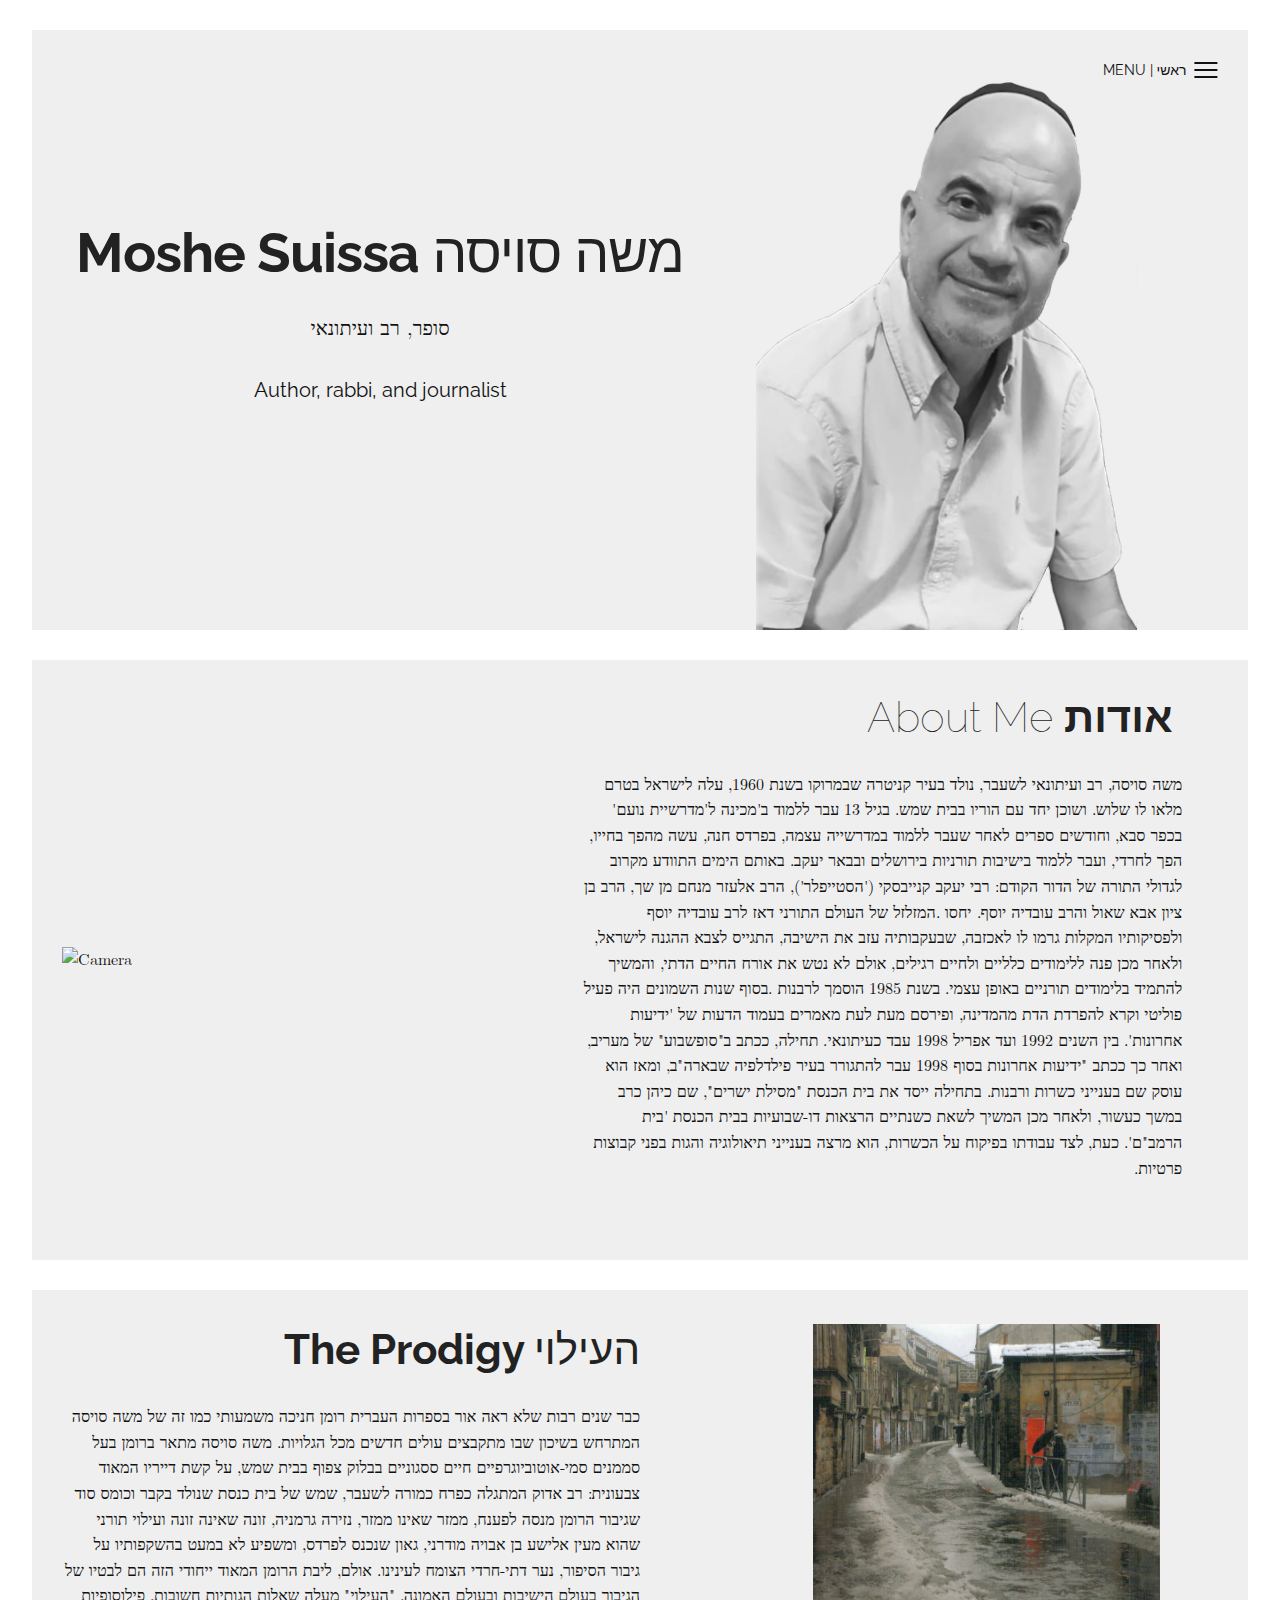
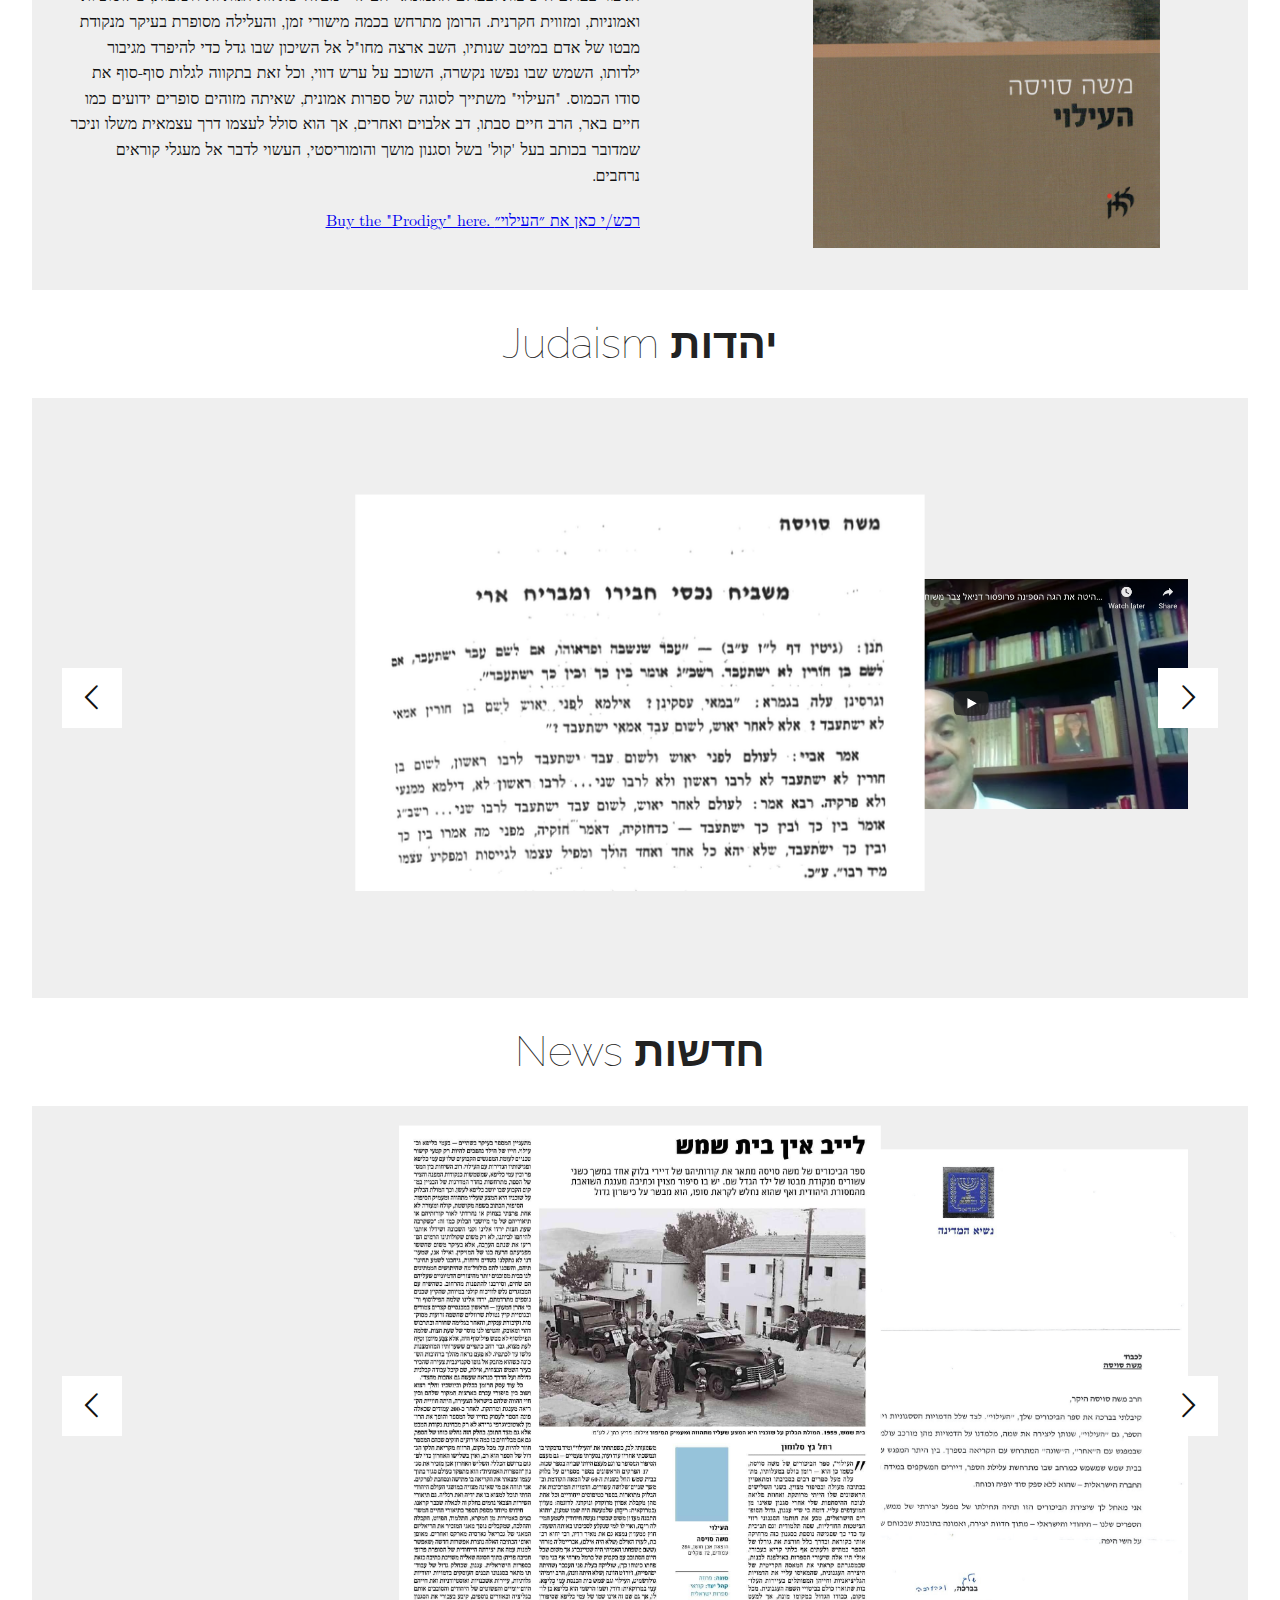
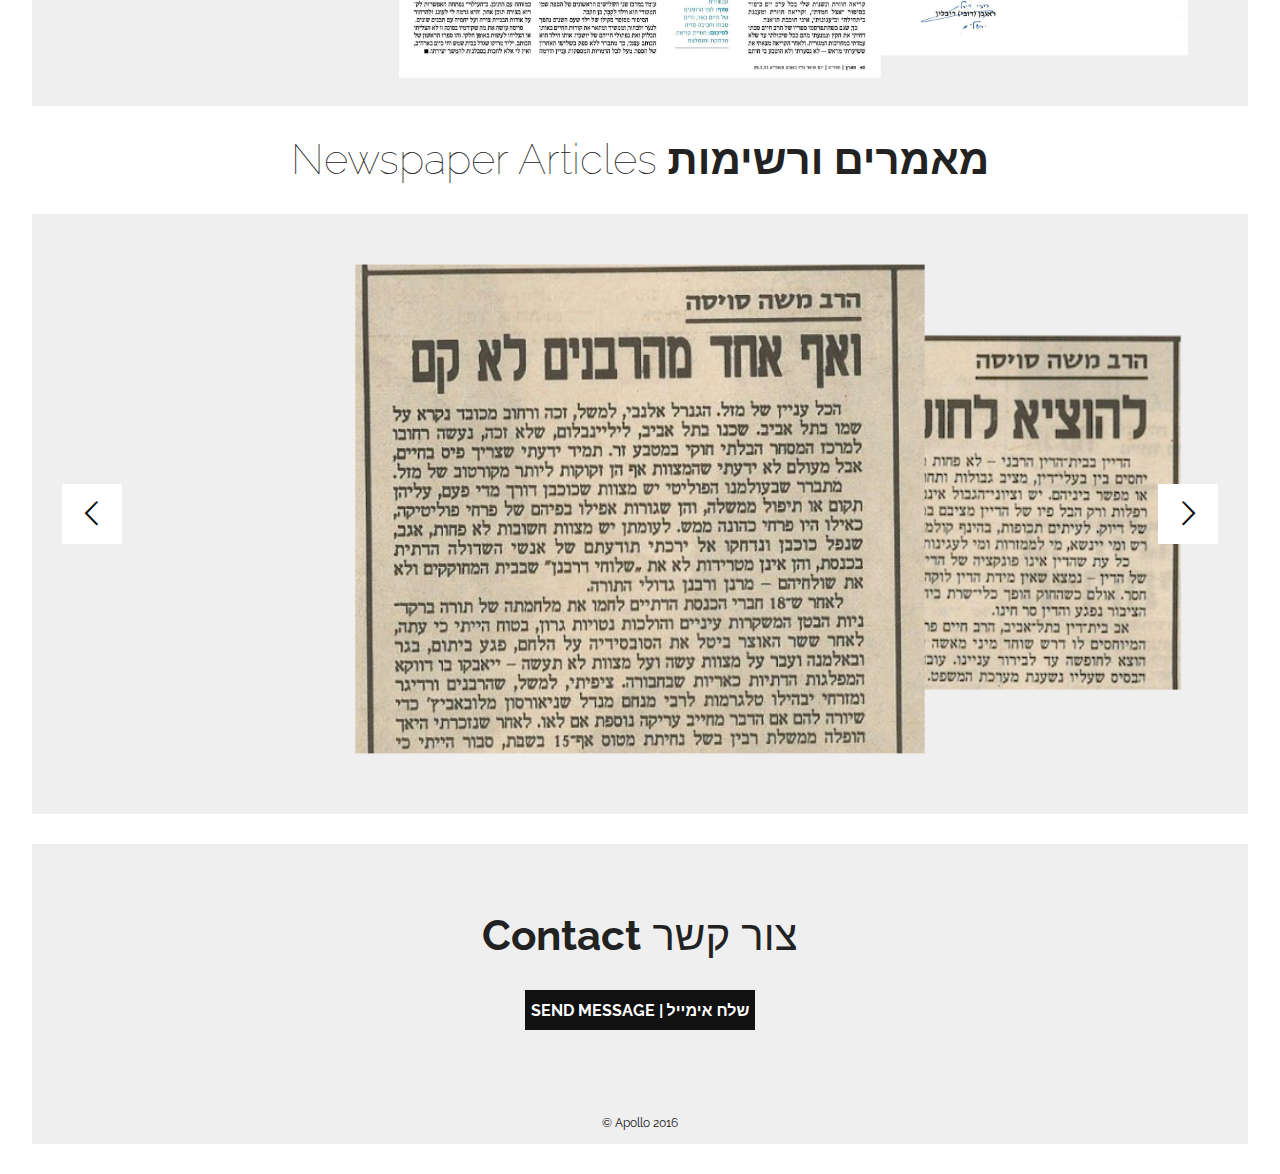
==== index.html @ 6e7594f7 "updated news" ====
<!DOCTYPE html>
<html lang="en">
  <head>
    <title>Moshe Suissa | משה סויסה</title>
    <meta charset="utf-8">
    <meta name="viewport" content="width=device-width, initial-scale=1">
    <meta http-equiv="X-UA-Compatible" content="IE=edge">
    <meta name="author" content="buckymaler.com">
    <meta name="google-site-verification" content="esj-ANTFIIidxq0MxOqmLFsVQ7maAIxz48aidjPy5_8" />
    <meta name="keywords" content="moshe suissa, the prodigy, העילוי, משה סויסה, מַעֲרִיב, יְדִיעוֹת אַחֲרוֹנוֹת"/>
    <link rel="stylesheet" href="assets/css/main.css">
  </head>
  <body>
    <section id="hero"><svg version="1.1" id="Layer_1" xmlns="http://www.w3.org/2000/svg" xmlns:xlink="http://www.w3.org/1999/xlink" x="0px" y="0px" viewBox="0 0 100 163.5" style="enable-background:new 0 0 100 163.5;" xml:space="preserve">
<g transform="translate(0.000000,749.000000) scale(0.100000,-0.100000)">
</g>
</svg>
      <header>
        <div class="nav-toggle">
          <p>Menu | ראשי</p><span></span>
        </div>
        <ul class="nav">
          <li><a href="#about">About<p>אודות</p></a></li>
          <li><a href="#featured">"The Prodigy"<p>העילוי</p></a></li>
          <li><a href="#judaism">"Judaism"<p>יהדות</p></a></li>
          <li><a href="#news">News<p>חדשות</p></a></li>
          <li><a href="#articles">Articles<p>מאמרים</p></a></li>
          <li><a href="#contact">Contact<p>צור קשר</p></a></li>
        </ul>
      </header>
      <div class="wrapper">
        <div class="welcome">
          <h1 style="text-align:center"><strong>Moshe Suissa</strong> משה סויסה</h1>
          <p style="text-align:center;font-size: 20px;">סופר, רב ועיתונאי</p>
          <p id="english" style="text-align:center">Author, rabbi, and journalist</p>
        </div>
        <div class="photographer"><img src="assets/img/moshe.png" alt="Photographer"></div>
      </div>
    </section>
    <section id="about"><svg version="1.1" id="Layer_1" xmlns="http://www.w3.org/2000/svg" xmlns:xlink="http://www.w3.org/1999/xlink" x="0px" y="0px" viewBox="0 0 100 203.6" style="enable-background:new 0 0 100 203.6;" xml:space="preserve">
<g transform="translate(0.000000,749.000000) scale(0.100000,-0.100000)">
</g>
</svg>
      <div class="wrapper">
        <div class="camera"><img src="assets/img/young-moshe.png" alt="Camera"></div>
        <div class="blurb">
          <h2 align=right>About Me <strong>אודות</strong></h2>
          <p dir="rtl">משה סויסה, רב ועיתונאי לשעבר, נולד בעיר קניטרה שבמרוקו בשנת 1960, עלה לישראל בטרם מלאו לו שלוש. ושוכן יחד עם הוריו בבית שמש. בגיל 13 עבר ללמוד ב'מכינה ל'מדרשיית נועם' בכפר סבא, וחודשים ספרים לאחר שעבר ללמוד במדרשייה עצמה, בפרדס חנה, עשה מהפך בחייו, הפך לחרדי, ועבר ללמוד בישיבות תורניות בירושלים ובבאר יעקב. באותם הימים התוודע מקרוב לגדולי התורה של הדור הקודם: רבי יעקב קנייבסקי ('הסטייפלר'), הרב אלעזר מנחם מן שך, הרב בן ציון אבא שאול והרב עובדיה יוסף. יחסו .המזלזל של העולם התורני דאז לרב עובדיה יוסף ולפסיקותיו המקלות גרמו לו לאכזבה, שבעקבותיה עזב את הישיבה, התגייס לצבא ההגנה לישראל, ולאחר מכן פנה ללימודים כלליים ולחיים רגילים, אולם לא נטש את אורח החיים הדתי, והמשיך להתמיד בלימודים  תורניים באופן עצמי. בשנת 1985 הוסמך לרבנות
.בסוף שנות השמונים היה פעיל פוליטי וקרא להפרדת הדת מהמדינה, ופירסם מעת לעת מאמרים בעמוד הדעות של 'ידיעות אחרונות'. בין השנים 1992 ועד אפריל 1998 עבד כעיתונאי. תחילה, ככתב ב"סופשבוע" של מעריב, ואחר כך ככתב "ידיעות אחרונות
בסוף 1998 עבר להתגורר בעיר פילדלפיה שבארה"ב, ומאז הוא עוסק שם בענייני כשרות ורבנות. בתחילה ייסד את בית הכנסת "מסילת ישרים", שם כיהן כרב במשך כעשור, ולאחר מכן המשיך לשאת כשנתיים הרצאות דו-שבועיות בבית הכנסת 'בית הרמב"ם'. כעת, לצד עבודתו בפיקוח על הכשרות, הוא מרצה בענייני תיאולוגיה והגות בפני קבוצות פרטיות.
</p>
      </div>
    </section>
    <section id="featured"><svg version="1.1" id="Layer_1" xmlns="http://www.w3.org/2000/svg" xmlns:xlink="http://www.w3.org/1999/xlink" x="0px" y="0px" viewBox="0 0 100 248.8" style="enable-background:new 0 0 100 248.8;" xml:space="preserve">
<g transform="translate(0.000000,749.000000) scale(0.100000,-0.100000)">
</g>
</svg>
      <div class="wrapper">
        <div class="blurb">
          <h2 align=right><strong style="text-align:left">The Prodigy </strong>העילוי</h2>
          <p dir="rtl"> כבר שנים רבות שלא ראה אור בספרות העברית רומן חניכה משמעותי כמו זה של משה סויסה המתרחש בשיכון שבו מתקבצים עולים חדשים מכל הגלויות. משה סויסה מתאר ברומן בעל סממנים סמי-אוטוביוגרפיים חיים ססגוניים בבלוק צפוף בבית שמש, על קשת דייריו המאוד צבעונית: רב אדוק המתגלה כפרח כמורה לשעבר, שמש של בית כנסת שנולד בקבר וכומס סוד שגיבור הרומן מנסה לפענח, ממזר שאינו ממזר, נזירה גרמניה, זונה שאינה זונה ועילוי תורני שהוא מעין אלישע בן אבויה מודרני, גאון שנכנס לפרדס, ומשפיע לא במעט בהשקפותיו על גיבור הסיפור, נער דתי-חרדי הצומח לעינינו.
אולם, ליבת הרומן המאוד ייחודי הזה הם לבטיו של הגיבור בעולם הישיבות ובעולם האמונה. "העילוי" מעלה שאלות הגותיות חשובות, פילוסופיות ואמוניות, ומזווית חקרנית. הרומן מתרחש בכמה מישורי זמן, והעלילה מסופרת בעיקר מנקודת מבטו של אדם במיטב שנותיו, השב ארצה מחו"ל אל השיכון שבו גדל כדי להיפרד מגיבור ילדותו, השמש שבו נפשו נקשרה, השוכב על ערש דווי, וכל זאת בתקווה לגלות סוף-סוף את סודו הכמוס.
"העילוי" משתייך לסוגה של ספרות אמונית, שאיתה מזוהים סופרים ידועים כמו חיים באר, הרב חיים סבתו, דב אלבוים ואחרים, אך הוא סולל לעצמו דרך עצמאית משלו וניכר שמדובר בכותב בעל 'קול' בשל וסגנון מושך והומוריסטי, העשוי לדבר אל מעגלי קוראים נרחבים.
          </p>
          <p align=right>
            <a target="_blank" href="http://www.evenhoshen.co.il/?CategoryID=499">Buy the "Prodigy" here. רכש/י כאן את ״העילוי״</a>
          </p>
        </div>
        <div class="featured"><img src="assets/img/book.jpeg" alt="Featured"></div>
      </div>
    </section>

    <h2 id='judaism' align=right>Judaism <strong>יהדות</strong></h2>
      <section id="three-slide"><svg version="1.1" id="Layer_1" xmlns="http://www.w3.org/2000/svg" xmlns:xlink="http://www.w3.org/1999/xlink" x="0px" y="0px" viewBox="0 0 100 248.8" style="enable-background:new 0 0 100 248.8;" xml:space="preserve">
    <g transform="translate(0.000000,749.000000) scale(0.100000,-0.100000)">
    </g>
    </svg>
      <div class="wrapper">
        <ul class="slider3">
          <li class="back3"></li>
          <li class="current3"><a href="assets/img/article.pdf" target="_blank"><img src="assets/img/lecture_thumbs/article.png"></a></li>
          <li class="front3"><a href="https://www.youtube.com/watch?v=jRq-aLY997U&feature=youtu.be" target="_blank"><img src="assets/img/lecture_thumbs/lecture1.png"></a></li>
          <li><a href="https://www.youtube.com/watch?v=F942Zv88scg" target="_blank"><img src="assets/img/lecture_thumbs/lecture2.png"></a></li>
          <li><a href="https://www.youtube.com/watch?v=NmQSe7-gH8w" target="_blank"><img src="assets/img/lecture_thumbs/lecture3.png"></a></li>
          <li><a href="https://www.youtube.com/watch?v=rMbnb2EZKlo" target="_blank"><img src="assets/img/lecture_thumbs/lecture4.png"></a></li>
          <li><a href="https://www.youtube.com/watch?v=UJWqf7H9erc" target="_blank"><img src="assets/img/lecture_thumbs/lecture5.png"></a></li>
          <li><a href="https://www.youtube.com/watch?v=KJh-rZsyJo8" target="_blank"><img src="assets/img/lecture_thumbs/lecture6.png"></a></li>
          <li><a href="https://www.youtube.com/watch?v=zmPgW03vmf0&feature=youtu.be" target="_blank"><img src="assets/img/lecture_thumbs/lecture7.png"></a></li>
        </ul>
      </div><i class="icon-chevron-thin-left prev3"></i><i class="icon-chevron-thin-right next3"></i>
      </section>

  <h2 id='news' align=right>News <strong>חדשות</strong></h2>
    <section id="three-slide"><svg version="1.1" id="Layer_1" xmlns="http://www.w3.org/2000/svg" xmlns:xlink="http://www.w3.org/1999/xlink" x="0px" y="0px" viewBox="0 0 100 248.8" style="enable-background:new 0 0 100 248.8;" xml:space="preserve">
<g transform="translate(0.000000,749.000000) scale(0.100000,-0.100000)">
</g>
</svg>
    <div class="wrapper">
      <ul class="slider2">
        <li class="back2"></li>
        <li class="current2"><a href="https://www.haaretz.co.il/literature/prose/.premium-REVIEW-1.9483871" target="_blank"><img src="assets/img/newspapers/newspaper5.png"></a></li>
        <li class="front2"><a href="assets/img/newspapers/Letter.jpeg" target="_blank"><img src="assets/img/newspapers/Letter.jpeg"></a></li>
        <li><a href="https://shemeshnet.co.il/articles/28971/" target="_blank"><img src="assets/img/newspapers/newspaper6.png"></a></li>
        <li><a href="https://www.haaretz.co.il/literature/prose/.premium-1.9584666" target="_blank"><img src="assets/img/newspapers/newspaper7.png"></a></li>
        <li><a href="https://www.makorrishon.co.il/culture/295663/" target="_blank"><img src="assets/img/newspapers/newspaper4.png"></a></li>
        <li><a href="http://www.yekum.org/2020/12/%D7%94%D7%97%D7%A0%D7%99%D7%9B%D7%94-%D7%A9%D7%9C-%D7%A2%D7%99%D7%9C%D7%95%D7%99-%D7%A2%D7%9C-%D7%94%D7%A2%D7%99%D7%9C%D7%95%D7%99-%D7%A9%D7%9C-%D7%9E%D7%A9%D7%94-%D7%A1%D7%95%D7%99%D7%A1%D7%94/" target="_blank"><img src="assets/img/newspapers/newspaper3.png"></a></li>
        <li><a href="https://salonet.org.il/%D7%94%D7%9E%D7%95%D7%9E%D7%9C%D7%A6%D7%99%D7%9D-%D7%A9%D7%9C-%D7%A0%D7%95%D7%91%D7%9E%D7%91%D7%A8-2020/" target="_blank"><img src="assets/img/newspapers/newspaper1.png"></a></li>
        <li><a href="https://www.jokopost.com/personal/25829/" target="_blank"><img src="assets/img/newspapers/newspaper2.png"></a></li>
        <li><a href="assets/img/full-slide-full/flyer-full.png" target="_blank"><img src="assets/img/full-slide/flyer-full.png"></a></li>
        <li><a href="https://www.youtube.com/watch?v=szq6lr3jLAI" target="_blank"><img src="assets/img/full-slide-full/1.png"></a></li>
        <li><a href="https://www.youtube.com/watch?v=pukPdaHsbx8" target="_blank"><img src="assets/img/full-slide-full/2.png"></a></li>
        <li><a href="https://www.youtube.com/watch?v=Ufg-JXhOZGk" target="_blank"><img src="assets/img/full-slide-full/3.png"></a></li>
        <li><a href="https://www.youtube.com/watch?v=PtQ-eqmZu-o" target="_blank"><img src="assets/img/full-slide-full/4.png"></a></li>
        <li><a href="https://www.youtube.com/watch?v=B9AzkizbOz8" target="_blank"><img src="assets/img/full-slide-full/5.png"></a></li>
        <li><a href="https://www.youtube.com/watch?v=Sc_Mxs2x4kw" target="_blank"><img src="assets/img/full-slide-full/6.png"></a></li>
        <li><a href="https://www.youtube.com/watch?v=CFrNQwgyN48" target="_blank"><img src="assets/img/full-slide-full/7.png"></a></li>
        <li><a href="https://www.youtube.com/watch?v=jo0sf9TTaIk" target="_blank"><img src="assets/img/full-slide-full/8.png"></a></li>
        <li><a href="https://www.youtube.com/watch?v=VdFZurttLSc" target="_blank"><img src="assets/img/full-slide-full/9.png"></a></li>
      </ul>
    </div><i class="icon-chevron-thin-left prev2"></i><i class="icon-chevron-thin-right next2"></i>
    </section>
  <h2 id='articles' align=right>Newspaper Articles <strong>מאמרים ורשימות</strong></h2>
    <section id="three-slide">
      <svg version="1.1" id="Layer_1" xmlns="http://www.w3.org/2000/svg" xmlns:xlink="http://www.w3.org/1999/xlink" x="0px" y="0px" viewBox="0 0 100 248.8" style="enable-background:new 0 0 100 248.8;" xml:space="preserve">
<g transform="translate(0.000000,749.000000) scale(0.100000,-0.100000)">
</g>
</svg>
      <div class="wrapper">
        <ul class="slider">
          <li class="back"><a href="assets/img/full-images/image1.png" target="_blank"><img src="assets/img/thumbnails/image1.png"></a></li>
          <li class="current"><a href="assets/img/full-images/image3.png" target="_blank"><img src="assets/img/thumbnails/image3.png"></a></li>
          <li class="front"><a href="assets/img/full-images/image2.png" target="_blank"><img src="assets/img/thumbnails/image2.png"></a></li>
          <li><a href="assets/img/full-images/image4.png" target="_blank"><img src="assets/img/thumbnails/image4.png"></a></li>
          <li><a href="assets/img/full-images/image5.png" target="_blank"><img src="assets/img/thumbnails/image5.png"></a></li>
          <li><a href="assets/img/full-images/image6.png" target="_blank"><img src="assets/img/thumbnails/image6.png"></a></li>
          <li><a href="assets/img/full-images/image7.png" target="_blank"><img src="assets/img/thumbnails/image7.png"></a></li>
          <li><a href="assets/img/full-images/image8.png" target="_blank"><img src="assets/img/thumbnails/image8.png"></a></li>
          <li><a href="assets/img/full-images/image10.png" target="_blank"><img src="assets/img/thumbnails/image10.png"></a></li>
          <li><a href="assets/img/full-images/image9.png" target="_blank"><img src="assets/img/thumbnails/image9.png"></a></li>
        </ul>
      </div><i class="icon-chevron-thin-left prev"></i><i class="icon-chevron-thin-right next"></i>
    </section>
    <section id="contact"><svg version="1.1" id="Layer_1" xmlns="http://www.w3.org/2000/svg" xmlns:xlink="http://www.w3.org/1999/xlink" x="0px" y="0px" viewBox="0 0 100 171.2" style="enable-background:new 0 0 100 171.2;" xml:space="preserve">
<g transform="translate(0.000000,750.000000) scale(0.100000,-0.100000)">
</g>
</svg>
      <div class="wrapper">
        <div class="blurb">
          <h2><strong>Contact</strong> צור קשר</h2>
        </div>
        <form action="mailto:moshsuissa@gmail.com?subject=" method="post" enctype="text/plain">
<!--           <input type="text" name="email" placeholder="Email כתובת הדואר האלקטרוני">
          <input type="text" name="name"placeholder="Name םש">
          <textarea name="message" placeholder="Message תוכן"></textarea> -->
          <input type="submit" value="Send Message | שלח אימייל">
        </form>
      </div>
      <p class="copyright">&copy; Apollo 2016</p>
    </section>
    <script src="https://ajax.googleapis.com/ajax/libs/jquery/2.2.4/jquery.min.js"></script>
    <script>window.jQuery || document.write('<script src="assets/js/vendor/jquery-2.2.4.min.js"><\/script>')</script>
    <script src="assets/js/functions-min.js"></script>
  </body>
</html>
---- assets/css/main.css ----
@import "https://fonts.googleapis.com/css?family=Raleway:100,400,700";
@font-face {
    font-family: "LMRoman10";
    src: url("fonts/lmroman10-regular-webfont.eot");
    src: url("fonts/lmroman10-regular-webfont.eot?#iefix") format("embedded-opentype"), url("fonts/lmroman10-regular-webfont.woff") format("woff"), url("fonts/lmroman10-regular-webfont.ttf") format("truetype"),
        url("fonts/lmroman10-regular-webfont.svg#latin_modern_roman_slante10Rg") format("svg");
    font-weight: normal;
    font-style: normal;
} /*! normalize.css v3.0.2 | MIT License | git.io/normalize */
@font-face {
    font-family:"LMRoman10-Regular";
    src:url("fonts/lmroman10-regular.eot?") format("eot"),url("fonts/lmroman10-regular.woff") format("woff"),url("fonts/lmroman10-regular.ttf") format("truetype"),url("fonts/lmroman10-regular.svg#LMRoman10-Regular") format("svg");
    font-weight:normal;
    font-style:normal;}
html {
    font-family: sans-serif;
    -ms-text-size-adjust: 100%;
    -webkit-text-size-adjust: 100%;
}
body {
    margin: 0;
}
article,
aside,
details,
figcaption,
figure,
footer,
header,
hgroup,
main,
menu,
nav,
section,
summary {
    display: block;
}
audio,
canvas,
progress,
video {
    display: inline-block;
    vertical-align: baseline;
}
audio:not([controls]) {
    display: none;
    height: 0;
}
[hidden],
template {
    display: none;
}
a {
    background-color: transparent;
}
a:active,
a:hover {
    outline: 0;
}
abbr[title] {
    border-bottom: 1px dotted;
}
b,
strong {
    font-weight: bold;
}
dfn {
    font-style: italic;
}
h1 {
    font-size: 2em;
    margin: 0.67em 0;
}
mark {
    background: #ff0;
    color: #000;
}
small {
    font-size: 80%;
}
sub,
sup {
    font-size: 75%;
    line-height: 0;
    position: relative;
    vertical-align: baseline;
}
sup {
    top: -0.5em;
}
sub {
    bottom: -0.25em;
}
img {
    border: 0;
}
svg:not(:root) {
    overflow: hidden;
}
figure {
    margin: 1em 40px;
}
hr {
    box-sizing: content-box;
    height: 0;
}
pre {
    overflow: auto;
}
code,
kbd,
pre,
samp {
    font-family: monospace, monospace;
    font-size: 1em;
}
button,
input,
optgroup,
select,
textarea {
    color: inherit;
    font: inherit;
    margin: 0;
}
button {
    overflow: visible;
}
button,
select {
    text-transform: none;
}
button,
html input[type="button"],
input[type="reset"],
input[type="submit"] {
    -webkit-appearance: button;
    cursor: pointer;
}
button[disabled],
html input[disabled] {
    cursor: default;
}
button::-moz-focus-inner,
input::-moz-focus-inner {
    border: 0;
    padding: 0;
}
input {
    line-height: normal;
}
input[type="checkbox"],
input[type="radio"] {
    box-sizing: border-box;
    padding: 0;
}
input[type="number"]::-webkit-inner-spin-button,
input[type="number"]::-webkit-outer-spin-button {
    height: auto;
}
input[type="search"] {
    -webkit-appearance: textfield;
    box-sizing: content-box;
}
input[type="search"]::-webkit-search-cancel-button,
input[type="search"]::-webkit-search-decoration {
    -webkit-appearance: none;
}
fieldset {
    border: 1px solid #c0c0c0;
    margin: 0 2px;
    padding: 0.35em 0.625em 0.75em;
}
legend {
    border: 0;
    padding: 0;
}
textarea {
    overflow: auto;
}
optgroup {
    font-weight: bold;
}
table {
    border-collapse: collapse;
    border-spacing: 0;
}
td,
th {
    padding: 0;
}
@font-face {
    font-family: "icomoon";
    src: url("fonts/icomoon.eot?3hi6ws");
    src: url("fonts/icomoon.eot?3hi6ws#iefix") format("embedded-opentype"), url("fonts/icomoon.ttf?3hi6ws") format("truetype"), url("fonts/icomoon.woff?3hi6ws") format("woff"), url("fonts/icomoon.svg?3hi6ws#icomoon") format("svg");
    font-weight: normal;
    font-style: normal;
}
[class^="icon-"],
[class*=" icon-"] {
    font-family: "icomoon" !important;
    speak: none;
    font-style: normal;
    font-weight: normal;
    font-variant: normal;
    text-transform: none;
    line-height: 1;
    -webkit-font-smoothing: antialiased;
    -moz-osx-font-smoothing: grayscale;
}
.icon-chevron-thin-left:before {
    content: "\e904";
}
.icon-chevron-thin-right:before {
    content: "\e905";
}
.icon-pinterest-p:before {
    content: "\e900";
}
.icon-twitter:before {
    content: "\e901";
}
.icon-instagram:before {
    content: "\e902";
}
.icon-facebook:before {
    content: "\e903";
}
body {
    background-color: #fff;
    font-size: 16px;
    line-height: 1.6;
    font-family: "LMRoman10-Regular", serif;
    color: #111;
    -webkit-font-smoothing: antialiased;
    -webkit-text-size-adjust: 100%;
}
@media (max-width: 415px) {
    body {
        font-size: 14px;
    }
}
::-moz-selection {
    background: #fff498;
}
::selection {
    background: #fff498;
}
::-moz-selection {
    background: #fff498;
}
img::-moz-selection {
    background: transparent;
}
img::selection {
    background: transparent;
}
img::-moz-selection {
    background: transparent;
}
body {
    -webkit-tap-highlight-color: #fff498;
}
.gigantic,
.huge,
.large,
.bigger,
.big,
h1,
h2,
h3,
h4,
h5,
h6 {
    color: #222;
    font-weight: bold;
}
.gigantic {
    font-size: 110px;
    line-height: 1.09;
    letter-spacing: -2px;
}
.huge,
h1 {
    font-size: 68px;
    line-height: 1.05;
    letter-spacing: -1px;
}
.large,
h2 {
    font-size: 42px;
    line-height: 1.14;
}
.bigger,
h3 {
    font-size: 26px;
    line-height: 1.38;
}
.big,
h4 {
    font-size: 22px;
    line-height: 1.38;
}
.small,
small {
    font-size: 10px;
    line-height: 1.2;
}
p {
    margin: 0 0 20px 0;
}
em {
    font-style: italic;
}
strong {
    font-weight: bold;
}
hr {
    border: solid #ddd;
    border-width: 1px 0 0;
    clear: both;
    margin: 10px 0 30px;
    height: 0;
}
svg {
    position: absolute;
    height: 100%;
}
svg path {
    fill: #e3e3e3;
}
#hero svg {
    left: 10px;
}
#about svg,
#featured svg,
#three-slide svg {
    left: 90px;
}
#three-slide2 svg {
    left: 90px;
}
#contact svg {
    left: 0;
}
@media (max-width: 640px) {
    #hero svg,
    #about svg,
    #featured svg,
    #three-slide svg,
    #three-slide2 svg,
    #contact svg {
        left: 0;
    }
}
.nav {
    visibility: hidden;
    position: absolute;
    top: 75px;
    right: 0;
    display: -webkit-box;
    display: -webkit-flex;
    display: -ms-flexbox;
    display: flex;
    width: 100px;
    -webkit-box-orient: vertical;
    -webkit-box-direction: normal;
    -webkit-flex-direction: column;
    -ms-flex-direction: column;
    flex-direction: column;
    -webkit-box-pack: center;
    -webkit-justify-content: center;
    -ms-flex-pack: center;
    justify-content: center;
    margin: 0;
    padding: 0;
    list-style: none;
    background-color: #e3e3e3;
    border: 1px solid #111;
    border: 1px solid rgba(17, 17, 17, 0.15);
    opacity: 0;
    z-index: 10;
    -webkit-transition: opacity 0.3s ease-in-out, visibility 0s 0.3s;
    transition: opacity 0.3s ease-in-out, visibility 0s 0.3s;
}
.nav.open {
    visibility: visible;
    opacity: 1;
    -webkit-transition: opacity 0.3s ease-in-out;
    transition: opacity 0.3s ease-in-out;
}
.nav:before {
    content: "";
    position: absolute;
    top: -12px;
    left: 50%;
    -webkit-transform: translateX(-50%) rotate(45deg);
    transform: translateX(-50%) rotate(45deg);
    width: 25px;
    height: 25px;
    border: 1px solid #111;
    border: 1px solid rgba(17, 17, 17, 0.15);
    background-color: #e3e3e3;
}
.nav li {
    position: relative;
    width: 100%;
    text-align: center;
    border-bottom: 1px solid #111;
    border-bottom: 1px solid rgba(17, 17, 17, 0.15);
    background-color: #e3e3e3;
    overflow: hidden;
    z-index: 10;
}
.nav li:last-child {
    border-bottom: none;
}
.nav li a {
    display: block;
    width: 100%;
    height: 100%;
    padding: 5px 0;
    color: #111;
    font-size: 12px;
    font-family: "Raleway", Helvetica, sans-serif;
    text-transform: uppercase;
    text-decoration: none;
    -webkit-transition: background-color 0.2s ease-in-out;
    transition: background-color 0.2s ease-in-out;
}
.nav li a:hover {
    background-color: #dbdbdb;
}
#hero {
    position: relative;
    width: 1440px;
    max-width: 95%;
    height: 600px;
    margin: 30px auto;
    background-color: #efefef;
    overflow: hidden;
}
@media (max-width: 768px) {
    #hero {
        margin: 15px auto;
    }
}
#hero header {
    position: absolute;
    left: 50%;
    -webkit-transform: translateX(-50%);
    transform: translateX(-50%);
    display: -webkit-box;
    display: -webkit-flex;
    display: -ms-flexbox;
    display: flex;
    width: 95%;
    height: 80px;
    -webkit-box-align: center;
    -webkit-align-items: center;
    -ms-flex-align: center;
    align-items: center;
    -webkit-box-pack: end;
    -webkit-justify-content: flex-end;
    -ms-flex-pack: end;
    justify-content: flex-end;
    z-index: 10;
}
#hero header .nav-toggle {
    position: relative;
    display: -webkit-box;
    display: -webkit-flex;
    display: -ms-flexbox;
    display: flex;
    width: 115px;
    -webkit-box-align: center;
    -webkit-align-items: center;
    -ms-flex-align: center;
    align-items: center;
    -webkit-box-pack: justify;
    -webkit-justify-content: space-between;
    -ms-flex-pack: justify;
    justify-content: space-between;
    cursor: pointer;
}
#hero header .nav-toggle p {
    margin-bottom: 0;
    font-size: 14px;
    font-family: "Raleway", Helvetica, sans-serif;
    text-transform: uppercase;
}
#hero header .nav-toggle span,
#hero header .nav-toggle span:before,
#hero header .nav-toggle span:after {
    content: "";
    position: relative;
    display: block;
    width: 23px;
    height: 2px;
    background-color: #111;
}
#hero header .nav-toggle span:before {
    bottom: 7px;
}
#hero header .nav-toggle span:after {
    top: 5px;
}
#hero .wrapper {
    position: relative;
    display: -webkit-box;
    display: -webkit-flex;
    display: -ms-flexbox;
    display: flex;
    width: 1180px;
    max-width: 95%;
    height: 100%;
    margin: 0 auto;
    -webkit-box-align: center;
    -webkit-align-items: center;
    -ms-flex-align: center;
    align-items: center;
}
#hero .wrapper .welcome {
    width: 55%;
}
/* #hero .wrapper .welcome:after {
    content: "";
    display: block;
    width: 1px;
    height: 70px;
    background-color: #111;
} */
#hero .wrapper .welcome h1 {
    margin-top: 0;
    margin-bottom: 30px;
    font-size: 55px;
    font-family: "Raleway", Helvetica, sans-serif;
    font-weight: 100;
}
@media (max-width: 640px) {
    #hero .wrapper .welcome h1 {
        margin-bottom: 20px;
        font-size: 30px;
    }
}
#hero .wrapper .welcome p {
    max-width: 800px;
    margin-bottom: 30px;
}
p#english {
    max-width: 800px;
    margin-bottom: 30px;
    font-size: 20px;
    font-family: "Raleway", Helvetica, sans-serif;
}
@media (max-width: 1180px) {
    #hero .wrapper .welcome:after {
        display: none;
    }
    #hero .wrapper .welcome p {
        margin-bottom: 0;
    }
}
#hero .wrapper .photographer {
    width: 33%;
    -webkit-align-self: flex-end;
    -ms-flex-item-align: end;
    align-self: flex-end;
    line-height: 0;
    padding-left: 5%;
}
#hero .wrapper .photographer img {
    width: 100%;
    opacity: 0.95;
}
@media (max-width: 1023px) {
    #hero .wrapper .welcome {
        display: -webkit-box;
        display: -webkit-flex;
        display: -ms-flexbox;
        display: flex;
        width: 100%;
        -webkit-box-orient: vertical;
        -webkit-box-direction: normal;
        -webkit-flex-direction: column;
        -ms-flex-direction: column;
        flex-direction: column;
        -webkit-box-align: end;
        -webkit-align-items: flex-end;
        -ms-flex-align: end;
        align-items: flex-end;
        text-align: right;
    }
    #hero .wrapper .photographer {
        display: none;
    }
}
@media (max-width: 640px) {
    #hero .wrapper .welcome {
        -webkit-box-align: center;
        -webkit-align-items: center;
        -ms-flex-align: center;
        -ms-grid-row-align: center;
        align-items: center;
        text-align: center;
    }
}
#about {
    position: relative;
    width: 1440px;
    max-width: 95%;
    height: 600px;
    margin: 30px auto;
    background-color: #efefef;
    overflow: hidden;
}
@media (max-width: 768px) {
    #about {
        margin: 15px auto;
    }
}
#about .wrapper {
    position: relative;
    display: -webkit-box;
    display: -webkit-flex;
    display: -ms-flexbox;
    display: flex;
    width: 1180px;
    max-width: 95%;
    height: 100%;
    margin: 0 auto;
    -webkit-box-align: center;
    -webkit-align-items: center;
    -ms-flex-align: center;
    align-items: center;
}
#about .wrapper .camera {
    width: 45%;
}
#about .wrapper .camera img {
    width: 85%;
}
#about .wrapper .blurb {
    width: 55%;
}
#about .wrapper .blurb h2 {
    margin-top: 0;
    margin-bottom: 30px;
    margin-right: 45px;
    font-size: 42px;
    font-family: "Raleway", Helvetica, sans-serif;
    font-weight: 100;
}
@media (max-width: 640px) {
    #about .wrapper .blurb h2 {
        margin-bottom: 20px;
        font-size: 30px;
    }
}
/* #about .wrapper .blurb h2:after {
    content: "";
    position: relative;
    bottom: 15px;
    display: inline-block;
    width: 70px;
    height: 1px;
    margin-left: 30px;
    background-color: #111;
} */
#about .wrapper .blurb p {
    max-width: 600px;
    margin-bottom: 45px;
}
#about .wrapper .blurb .social {
    display: -webkit-box;
    display: -webkit-flex;
    display: -ms-flexbox;
    display: flex;
    width: 180px;
    -webkit-box-pack: justify;
    -webkit-justify-content: space-between;
    -ms-flex-pack: justify;
    justify-content: space-between;
}
#about .wrapper .blurb .social a {
    color: #fff;
    text-decoration: none;
}
#about .wrapper .blurb .social i {
    display: block;
    width: 30px;
    height: 30px;
    font-size: 16px;
    text-align: center;
    line-height: 30px;
    background-color: #909090;
    -webkit-transition: background-color 0.2s ease-in-out;
    transition: background-color 0.2s ease-in-out;
}
#about .wrapper .blurb .social i:hover {
    background-color: #020202;
}
@media (max-width: 1023px) {
    #about .wrapper .camera {
        display: none;
    }
    #about .wrapper .blurb {
        display: -webkit-box;
        display: -webkit-flex;
        display: -ms-flexbox;
        display: flex;
        width: 100%;
        -webkit-box-orient: vertical;
        -webkit-box-direction: normal;
        -webkit-flex-direction: column;
        -ms-flex-direction: column;
        flex-direction: column;
        -webkit-box-align: end;
        -webkit-align-items: flex-end;
        -ms-flex-align: end;
        align-items: flex-end;
        text-align: right;
    }
    #about .wrapper .blurb h2:before {
        display: none;
    }
}
@media (max-width: 640px) {
    #about .wrapper .blurb {
        -webkit-box-align: center;
        -webkit-align-items: center;
        -ms-flex-align: center;
        -ms-grid-row-align: center;
        align-items: center;
        text-align: center;
    }
}

#featured {
    position: relative;
    width: 1440px;
    max-width: 95%;
    height: 600px;
    margin: 30px auto;
    background-color: #efefef;
    overflow: hidden;
}
@media (max-width: 768px) {
    #featured {
        margin: 15px auto;
    }
}
#featured .wrapper {
    position: relative;
    display: -webkit-box;
    display: -webkit-flex;
    display: -ms-flexbox;
    display: flex;
    width: 1180px;
    max-width: 95%;
    height: 100%;
    margin: 0 auto;
    -webkit-box-align: center;
    -webkit-align-items: center;
    -ms-flex-align: center;
    align-items: center;
}
#featured .wrapper .blurb {
    width: 55%;
}
/* #featured .wrapper .blurb:after {
    content: "";
    display: inline-block;
    width: 1px;
    height: 70px;
    background-color: #111;
} */
#featured .wrapper .blurb h2 {
    margin-top: 0;
    margin-bottom: 30px;
    font-size: 42px;
    font-family: "Raleway", Helvetica, sans-serif;
    font-weight: 100;
}
@media (max-width: 640px) {
    #featured .wrapper .blurb h2 {
        margin-bottom: 20px;
        font-size: 30px;
    }
}
#featured .wrapper .blurb p {
    max-width: 800px;
    margin-bottom: 20px;
}
#featured .wrapper .featured {
    width: 55%;
}
#featured .wrapper .featured img {
    width: 60%;
    margin-left: 30%;
    align: right;
}
@media (max-width: 1023px) {
    #featured .wrapper .blurb {
        display: -webkit-box;
        display: -webkit-flex;
        display: -ms-flexbox;
        display: flex;
        width: 100%;
        -webkit-box-orient: vertical;
        -webkit-box-direction: normal;
        -webkit-flex-direction: column;
        -ms-flex-direction: column;
        flex-direction: column;
        -webkit-box-align: end;
        -webkit-align-items: flex-end;
        -ms-flex-align: end;
        align-items: flex-end;
        text-align: right;
    }
    #featured .wrapper .blurb:after {
        display: none;
    }
    #featured .wrapper .blurb p {
        margin-bottom: 0;
    }
    #featured .wrapper .featured {
        display: none;
    }
}
@media (max-width: 640px) {
    #featured .wrapper .blurb {
        -webkit-box-align: center;
        -webkit-align-items: center;
        -ms-flex-align: center;
        -ms-grid-row-align: center;
        align-items: center;
        text-align: center;
    }
}
#three-slide {
    position: relative;
    width: 1440px;
    max-width: 95%;
    height: 600px;
    max-height: 100%;
    margin: 30px auto;
    background-color: #efefef;
    overflow: hidden;
}
@media (max-width: 768px) {
    #three-slide {
        margin: 15px auto;
    }
}
#three-slide .wrapper {
    position: relative;
    display: -webkit-box;
    display: -webkit-flex;
    display: -ms-flexbox;
    display: flex;
    width: 1180px;
    max-width: 95%;
    height: 100%;
    margin: 0 auto;
    -webkit-box-align: center;
    -webkit-align-items: center;
    -ms-flex-align: center;
    align-items: center;
}
#three-slide .wrapper .slider {
    position: relative;
    width: calc(100% - 60px);
    height: 100%;
    margin: 0 auto;
    padding: 0;
    list-style: none;
    opacity: 1;
    -webkit-transition: opacity 0.3s ease-in-out;
    transition: opacity 0.3s ease-in-out;
}
#three-slide .wrapper .slider.swap {
    opacity: 0;
    -webkit-transition: opacity 0.3s ease-in-out;
    transition: opacity 0.3s ease-in-out;
}
#three-slide .wrapper .slider li {
    position: absolute;
    top: 50%;
    -webkit-transform: translateY(-50%);
    transform: translateY(-50%);
    width: 40%;
    opacity: 0;
}
/* @media (max-width: 900px) {
    #three-slide .wrapper .slider li {
        width: 50%;
    }
} */
#three-slide .wrapper .slider li img {
    width: 100%;
}
#three-slide .wrapper .slider .back {
    left: 0;
    opacity: 1;

}
#three-slide .wrapper .slider .current {
    left: 50%;
    -webkit-transform: translate(-50%, -50%) scale(1.3);
    transform: translate(-50%, -50%) scale(1.3);
    opacity: 1;
    z-index: 10;

}
#three-slide .wrapper .slider .front {
    right: 0;
    opacity: 1;
}
@media (max-width: 767px) {
    #three-slide .wrapper .slider {
        width: calc(100% - 30px);
    }
    #three-slide .wrapper .slider li {
        width: 75%;
    }
    #three-slide .wrapper .slider .back,
    #three-slide .wrapper .slider .front {
        display: none;
    }
}
#three-slide i {
    position: absolute;
    top: 50%;
    -webkit-transform: translateY(-50%);
    transform: translateY(-50%);
    width: 60px;
    height: 60px;
    font-size: 28px;
    text-align: center;
    line-height: 60px;
    background-color: #fff;
    cursor: pointer;
    z-index: 10;
    -webkit-transition: all 0.2s ease-in-out;
    transition: all 0.2s ease-in-out;
}
#three-slide i:hover {
    -webkit-transform: translateY(-50%) scale(1.1);
    transform: translateY(-50%) scale(1.1);
}
#three-slide .prev {
    left: 30px;
}
#three-slide .next {
    right: 30px;
}
@media (max-width: 767px) {
    #three-slide i {
        -webkit-transform: translateY(-50%) scale(0.7);
        transform: translateY(-50%) scale(0.7);
    }
    #three-slide i:hover {
        -webkit-transform: translateY(-50%) scale(0.8);
        transform: translateY(-50%) scale(0.8);
    }
    #three-slide .prev {
        left: 0;
    }
    #three-slide .next {
        right: 0;
    }
}
#contact {
    position: relative;
    width: 1440px;
    max-width: 95%;
    height: 300px;
    margin: 30px auto;
    background-color: #efefef;
    overflow: hidden;
}

@media (max-width: 768px) {
    #contact {
        margin: 15px auto;
    }
}
#contact .wrapper {
    position: relative;
    display: -webkit-box;
    display: -webkit-flex;
    display: -ms-flexbox;
    display: flex;
    width: 1180px;
    max-width: 95%;
    height: 100%;
    margin: 0 auto;
    -webkit-box-align: center;
    -webkit-align-items: center;
    -ms-flex-align: center;
    align-items: center;
    -webkit-box-orient: vertical;
    -webkit-box-direction: normal;
    -webkit-flex-direction: column;
    -ms-flex-direction: column;
    flex-direction: column;
    -webkit-box-pack: center;
    -webkit-justify-content: center;
    -ms-flex-pack: center;
    justify-content: center;
}
#contact .wrapper .blurb {
    max-width: 950px;
    margin-top: -45px;
    text-align: center;
}
#contact .wrapper .blurb h2 {
    margin-top: 0;
    margin-bottom: 30px;
    font-size: 42px;
    font-family: "Raleway", Helvetica, sans-serif;
    font-weight: 100;
}
@media (max-width: 640px) {
    #contact .wrapper .blurb h2 {
        margin-bottom: 20px;
        font-size: 30px;
    }
}
#contact .wrapper .blurb p {
    margin-bottom: 45px;
}
#contact .wrapper form {
    position: relative;
    display: -webkit-box;
    display: -webkit-flex;
    display: -ms-flexbox;
    display: flex;
    max-width: 600px;
    -webkit-flex-wrap: wrap;
    -ms-flex-wrap: wrap;
    flex-wrap: wrap;
    -webkit-box-pack: justify;
    -webkit-justify-content: space-between;
    -ms-flex-pack: justify;
    justify-content: space-between;
    color: #111;
    font-family: "Raleway", Helvetica, sans-serif;
}
#contact .wrapper form input[type="email"],
#contact .wrapper form input[type="text"] {
    width: 42%;
    height: 40px;
    padding: 0 15px;
    border: 1px solid #111;
    border-radius: 0;
    background: transparent;
}
#contact .wrapper form input[type="email"]::-webkit-input-placeholder,
#contact .wrapper form input[type="text"]::-webkit-input-placeholder {
    color: #111;
}
#contact .wrapper form input[type="email"]::-moz-placeholder,
#contact .wrapper form input[type="text"]::-moz-placeholder {
    color: #111;
}
#contact .wrapper form input[type="email"]:-ms-input-placeholder,
#contact .wrapper form input[type="text"]:-ms-input-placeholder {
    color: #111;
}
#contact .wrapper form input[type="email"]::placeholder,
#contact .wrapper form input[type="text"]::placeholder {
    color: #111;
}
#contact .wrapper form input[type="email"]:focus,
#contact .wrapper form input[type="text"]:focus {
    outline: none;
}
#contact .wrapper form textarea {
    width: 100%;
    height: 90px;
    margin: 30px 0;
    padding: 10px 15px;
    border: 1px solid #111;
    border-radius: 0;
    background: transparent;
    resize: none;
}
#contact .wrapper form textarea::-webkit-input-placeholder {
    color: #111;
}
#contact .wrapper form textarea::-moz-placeholder {
    color: #111;
}
#contact .wrapper form textarea:-ms-input-placeholder {
    color: #111;
}
#contact .wrapper form textarea::placeholder {
    color: #111;
}
#contact .wrapper form textarea:focus {
    outline: none;
}
#contact .wrapper form input[type="submit"] {
    width: 100%;
    height: 40px;
    color: #fff;
    font-weight: 700;
    text-transform: uppercase;
    border: none;
    border-radius: 0;
    background-color: #111;
}
@media (max-width: 640px) {
    #contact .wrapper form input[type="email"],
    #contact .wrapper form input[type="text"] {
        width: 100%;
        margin-bottom: 10px;
    }
    #contact .wrapper form textarea {
        margin: 0 0 10px 0;
    }
}
#contact .copyright {
    position: absolute;
    bottom: 10px;
    left: 50%;
    -webkit-transform: translate(-50%);
    transform: translate(-50%);
    margin-bottom: 0;
    font-family: "Raleway", Helvetica, sans-serif;
    font-size: 12px;
}

h2#articles {
    margin-top: 0;
    margin-bottom: 30px;
    font-size: 42px;
    font-family: "Raleway", Helvetica, sans-serif;
    font-weight: 100;
    text-align: center;
}

h2#news {
    margin-top: 0;
    margin-bottom: 30px;
    font-size: 42px;
    font-family: "Raleway", Helvetica, sans-serif;
    font-weight: 100;
    text-align: center;
}

h2#judaism {
    margin-top: 0;
    margin-bottom: 30px;
    font-size: 42px;
    font-family: "Raleway", Helvetica, sans-serif;
    font-weight: 100;
    text-align: center;
}

# {
    position: relative;
    width: 1440px;
    max-width: 95%;
    height: 600px;
    max-height: 100%;
    margin: 30px auto;
    back2ground-color: #efefef;
    overflow: hidden;
}
@media (max-width: 768px) {
    #three-slide {
        margin: 15px auto;
    }
}
#three-slide .wrapper {
    position: relative;
    display: -webkit-box;
    display: -webkit-flex;
    display: -ms-flexbox;
    display: flex;
    width: 1180px;
    max-width: 95%;
    height: 100%;
    margin: 0 auto;
    -webkit-box-align: center;
    -webkit-align-items: center;
    -ms-flex-align: center;
    align-items: center;
}
#three-slide .wrapper .slider2 {
    position: relative;
    width: calc(100% - 60px);
    height: 100%;
    margin: 0 auto;
    padding: 0;
    list-style: none;
    opacity: 1;
    -webkit-transition: opacity 0.3s ease-in-out;
    transition: opacity 0.3s ease-in-out;
}
#three-slide .wrapper .slider2.swap {
    opacity: 0;
    -webkit-transition: opacity 0.3s ease-in-out;
    transition: opacity 0.3s ease-in-out;
}
#three-slide .wrapper .slider2 li {
    position: absolute;
    top: 50%;
    -webkit-transform: translateY(-50%);
    transform: translateY(-50%);
    width: 40%;
    opacity: 0;
}
/* @media (max-width: 900px) {
    #three-slide .wrapper2 .slider2 li {
        width: 50%;
    }
} */
#three-slide .wrapper .slider2 li img {
    width: 100%;
}
#three-slide .wrapper .slider2 .back2 {
    left: 0;
    opacity: 1;

}
#three-slide .wrapper .slider2 .current2 {
    left: 50%;
    -webkit-transform: translate(-50%, -50%) scale(1.1);
    transform: translate(-50%, -50%) scale(1.1);
    opacity: 1;
    z-index: 10;

}
#three-slide .wrapper .slider2 .front2 {
    right: 0;
    opacity: 1;
}
@media (max-width: 767px) {
    #three-slide .wrapper .slider2 {
        width: calc(100% - 30px);
    }
    #three-slide .wrapper .slider2 li {
        width: 75%;
    }
    #three-slide .wrapper .slider2 .back2,
    #three-slide .wrapper .slider2 .front2 {
        display: none;
    }
}

#three-slide .wrapper .slider3 {
    position: relative;
    width: calc(100% - 60px);
    height: 100%;
    margin: 0 auto;
    padding: 0;
    list-style: none;
    opacity: 1;
    -webkit-transition: opacity 0.3s ease-in-out;
    transition: opacity 0.3s ease-in-out;
}
#three-slide .wrapper .slider3.swap {
    opacity: 0;
    -webkit-transition: opacity 0.3s ease-in-out;
    transition: opacity 0.3s ease-in-out;
}
#three-slide .wrapper .slider3 li {
    position: absolute;
    top: 50%;
    -webkit-transform: translateY(-50%);
    transform: translateY(-50%);
    width: 40%;
    opacity: 0;
}
#three-slide .wrapper .slider3 li img {
    width: 100%;
}
#three-slide .wrapper .slider3 .back3 {
    left: 0;
    opacity: 1;

}
#three-slide .wrapper .slider3 .current3 {
    left: 50%;
    -webkit-transform: translate(-50%, -50%) scale(1.3);
    transform: translate(-50%, -50%) scale(1.3);
    opacity: 1;
    z-index: 10;

}
#three-slide .wrapper .slider3 .front3 {
    right: 0;
    opacity: 1;
}
@media (max-width: 767px) {
    #three-slide .wrapper .slider3 {
        width: calc(100% - 30px);
    }
    #three-slide .wrapper .slider3 li {
        width: 75%;
    }
    #three-slide .wrapper .slider3 .back3,
    #three-slide .wrapper .slider3 .front3 {
        display: none;
    }
}

#three-slide i {
    position: absolute;
    top: 50%;
    -webkit-transform: translateY(-50%);
    transform: translateY(-50%);
    width: 60px;
    height: 60px;
    font-size: 28px;
    text-align: center;
    line-height: 60px;
    back2ground-color: #fff;
    cursor: pointer;
    z-index: 10;
    -webkit-transition: all 0.2s ease-in-out;
    transition: all 0.2s ease-in-out;
}
#three-slide i:hover {
    -webkit-transform: translateY(-50%) scale(1.1);
    transform: translateY(-50%) scale(1.1);
}
#three-slide .prev2 {
    left: 30px;
}
#three-slide .next2 {
    right: 30px;
}

#three-slide .prev3 {
    left: 30px;
}
#three-slide .next3 {
    right: 30px;
}

@media (max-width: 767px) {
    #three-slide i {
        -webkit-transform: translateY(-50%) scale(0.7);
        transform: translateY(-50%) scale(0.7);
    }
    #three-slide i:hover {
        -webkit-transform: translateY(-50%) scale(0.8);
        transform: translateY(-50%) scale(0.8);
    }
    #three-slide .prev2 {
        left: 0;
    }
    #three-slide .next2 {
        right: 0;
    }
}
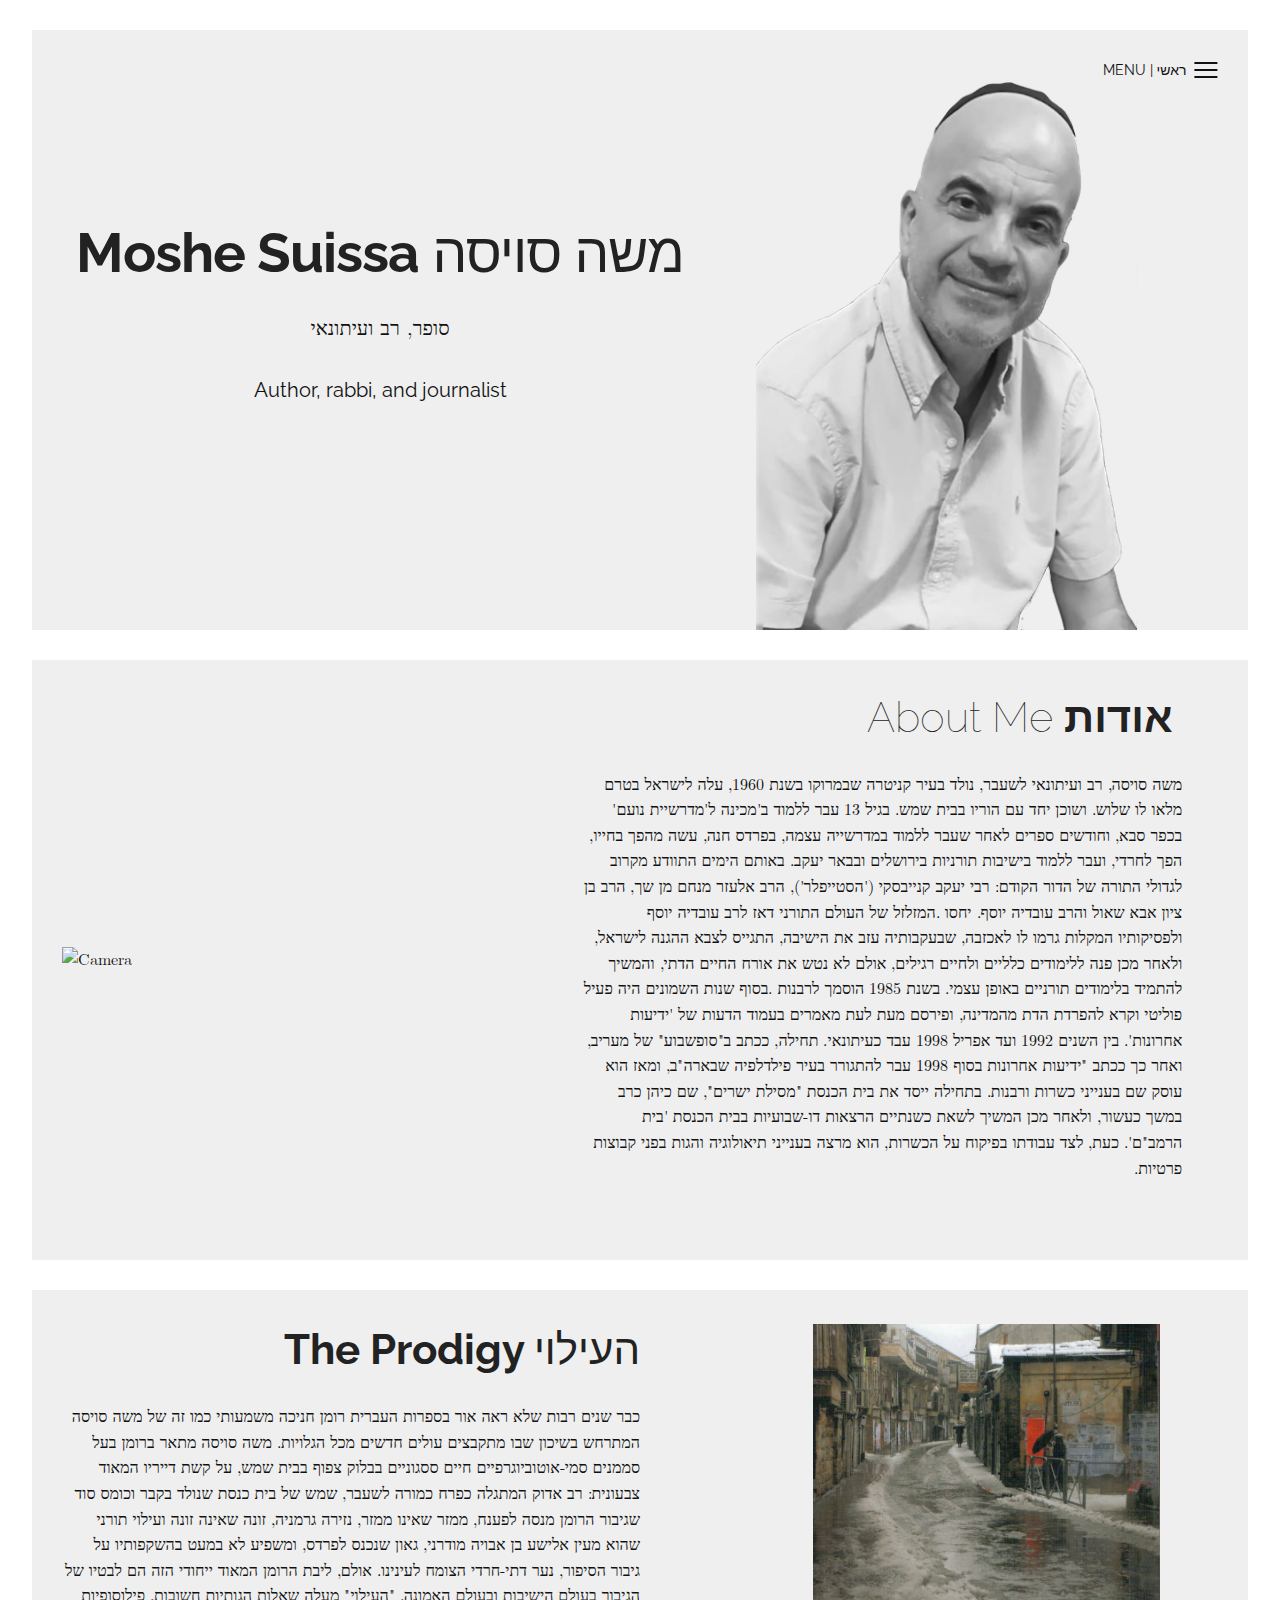
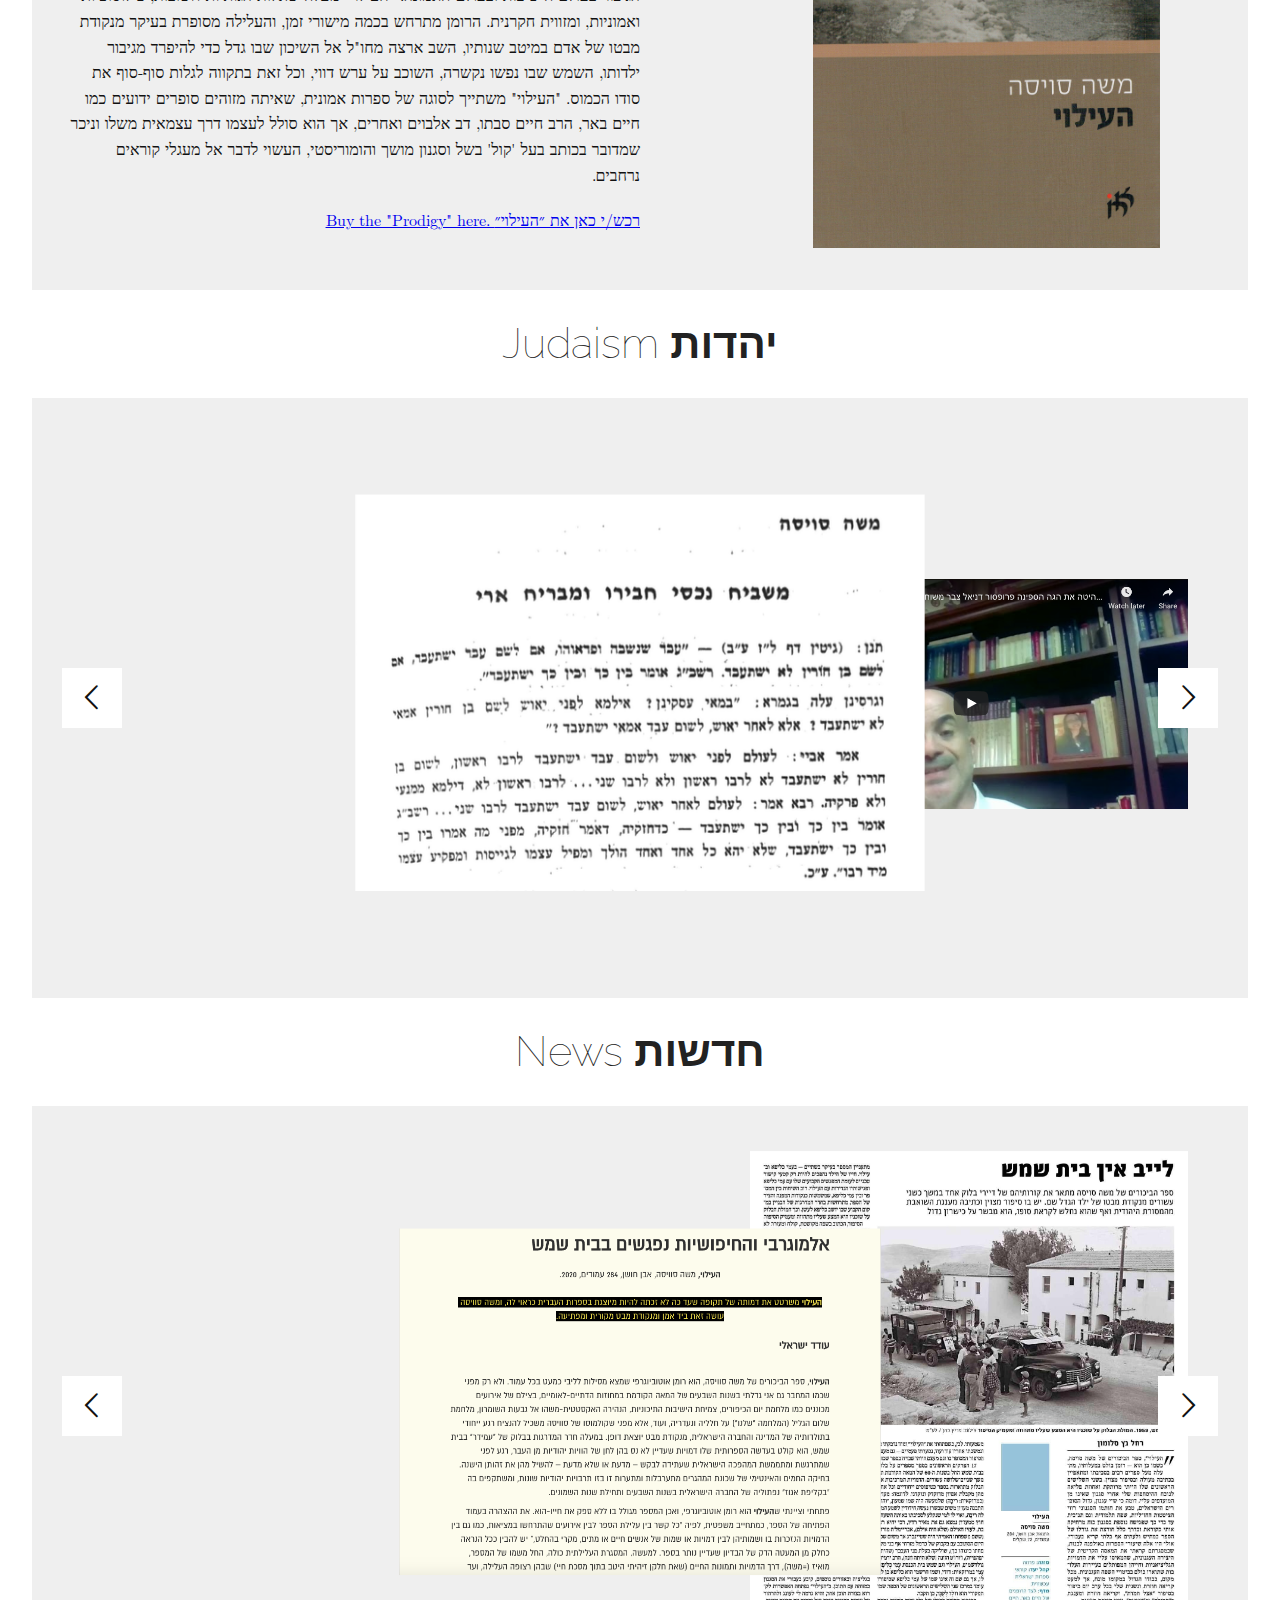
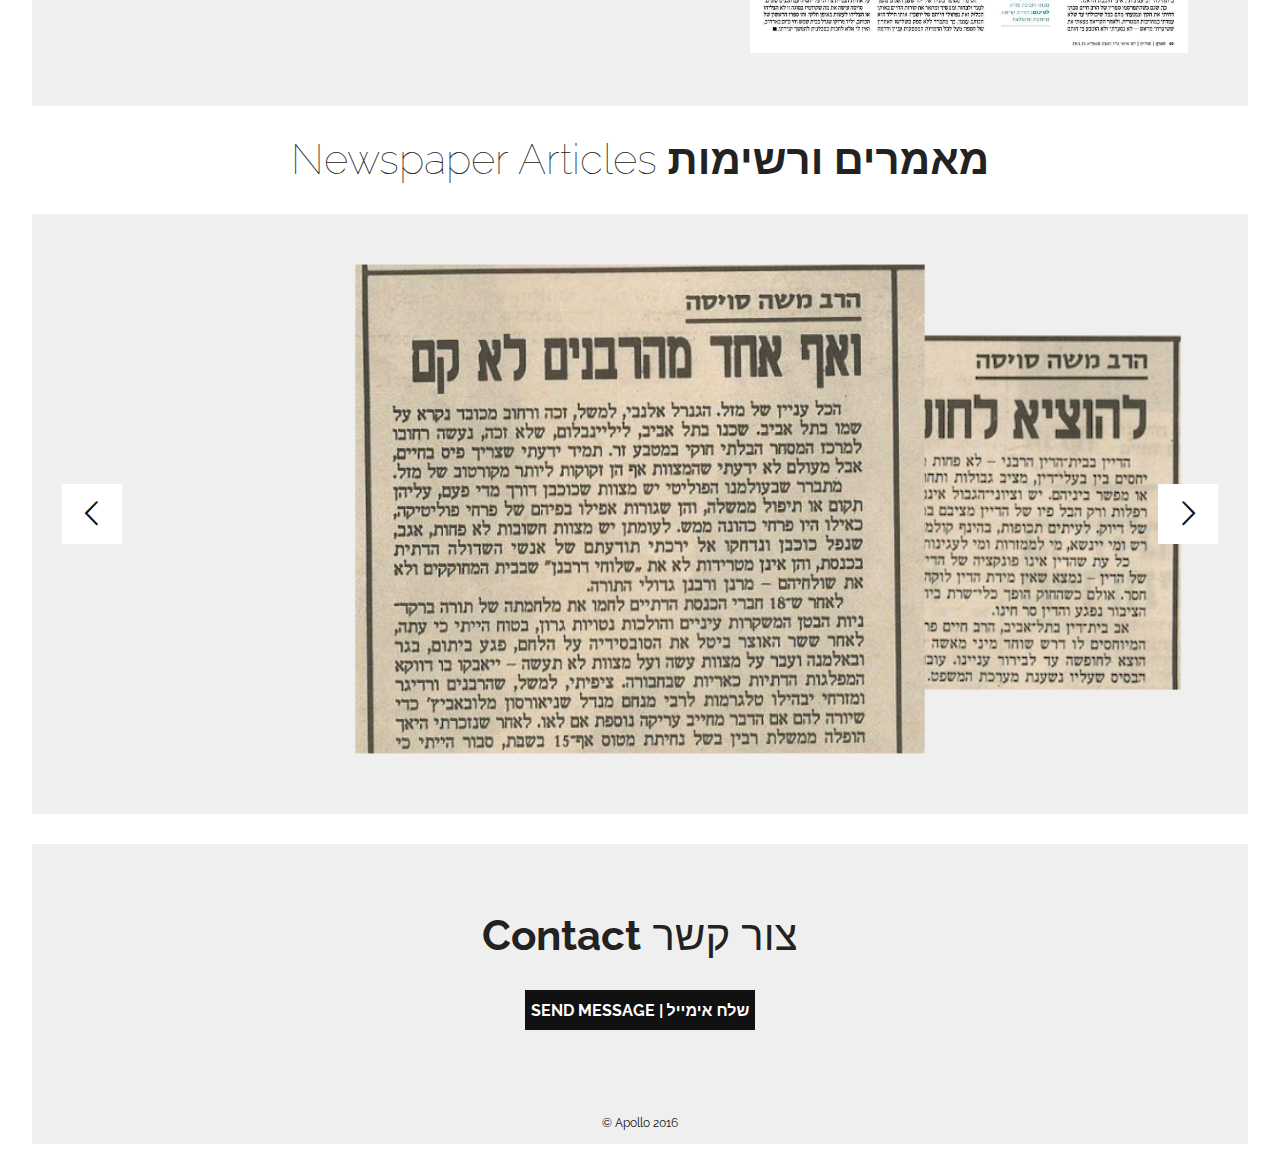
==== commit 33c53e33: "updated news" ====
--- a/index.html
+++ b/index.html
@@ -98,10 +98,11 @@
     <div class="wrapper">
       <ul class="slider2">
         <li class="back2"></li>
-        <li class="current2"><a href="https://www.haaretz.co.il/literature/prose/.premium-REVIEW-1.9483871" target="_blank"><img src="assets/img/newspapers/newspaper5.png"></a></li>
-        <li class="front2"><a href="assets/img/newspapers/Letter.jpeg" target="_blank"><img src="assets/img/newspapers/Letter.jpeg"></a></li>
+        <li class="current2"><a href="https://www.panas.org.il/post/%D7%90%D7%9C%D7%9E%D7%95%D7%92%D7%A8%D7%91%D7%99-%D7%95%D7%94%D7%97%D7%99%D7%A4%D7%95%D7%A9%D7%99%D7%95%D7%AA-%D7%A0%D7%A4%D7%92%D7%A9%D7%99%D7%9D-%D7%91%D7%91%D7%99%D7%AA-%D7%A9%D7%9E%D7%A9" target="_blank"><img src="assets/img/newspapers/newspaper8.png"></a></li>
+        <li class="front2"><a href="https://www.haaretz.co.il/literature/prose/.premium-REVIEW-1.9483871" target="_blank"><img src="assets/img/newspapers/newspaper5.png"></a></li>
+        <li><a href="assets/img/newspapers/Letter.jpeg" target="_blank"><img src="assets/img/newspapers/Letter.jpeg"></a></li>
+        <li><a href="https://www.haaretz.co.il/literature/prose/.premium-1.9584666" target="_blank"><img src="assets/img/newspapers/newspaper7.jpg"></a></li>
         <li><a href="https://shemeshnet.co.il/articles/28971/" target="_blank"><img src="assets/img/newspapers/newspaper6.png"></a></li>
-        <li><a href="https://www.haaretz.co.il/literature/prose/.premium-1.9584666" target="_blank"><img src="assets/img/newspapers/newspaper7.png"></a></li>
         <li><a href="https://www.makorrishon.co.il/culture/295663/" target="_blank"><img src="assets/img/newspapers/newspaper4.png"></a></li>
         <li><a href="http://www.yekum.org/2020/12/%D7%94%D7%97%D7%A0%D7%99%D7%9B%D7%94-%D7%A9%D7%9C-%D7%A2%D7%99%D7%9C%D7%95%D7%99-%D7%A2%D7%9C-%D7%94%D7%A2%D7%99%D7%9C%D7%95%D7%99-%D7%A9%D7%9C-%D7%9E%D7%A9%D7%94-%D7%A1%D7%95%D7%99%D7%A1%D7%94/" target="_blank"><img src="assets/img/newspapers/newspaper3.png"></a></li>
         <li><a href="https://salonet.org.il/%D7%94%D7%9E%D7%95%D7%9E%D7%9C%D7%A6%D7%99%D7%9D-%D7%A9%D7%9C-%D7%A0%D7%95%D7%91%D7%9E%D7%91%D7%A8-2020/" target="_blank"><img src="assets/img/newspapers/newspaper1.png"></a></li>
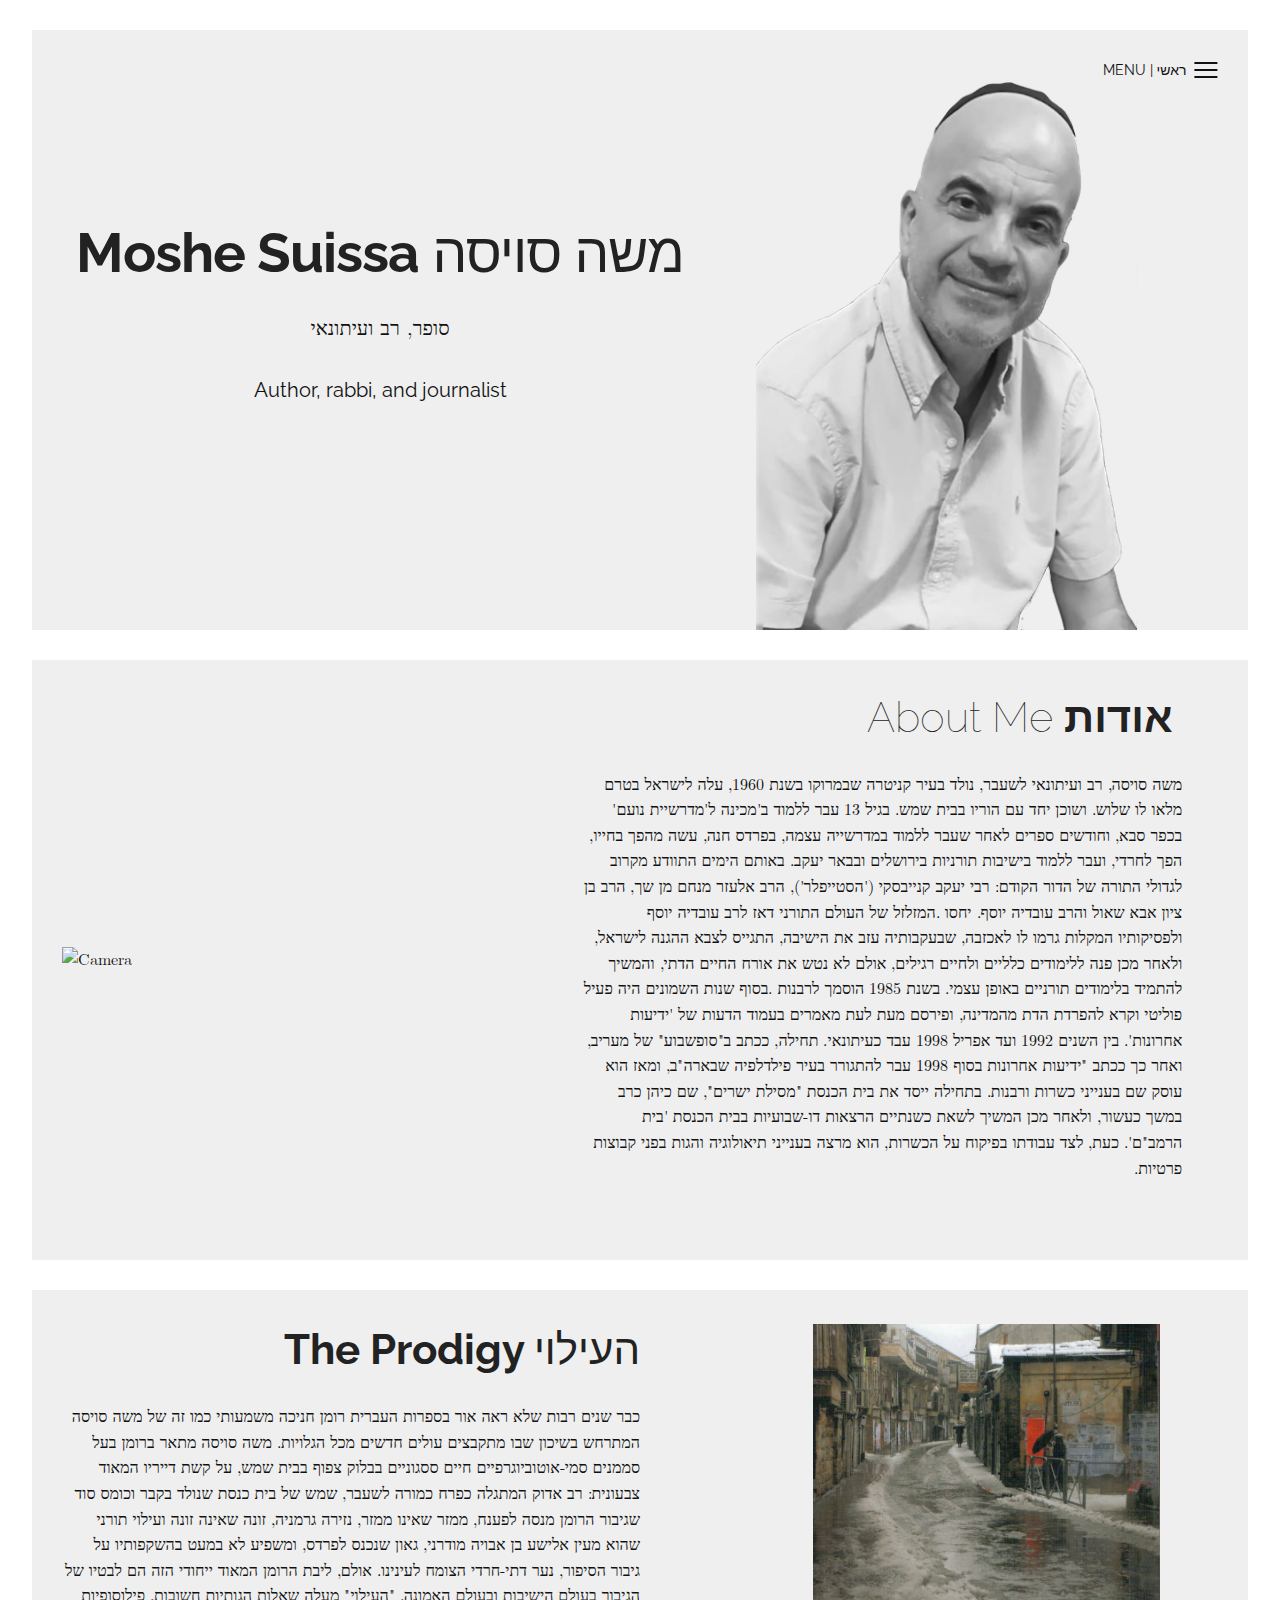
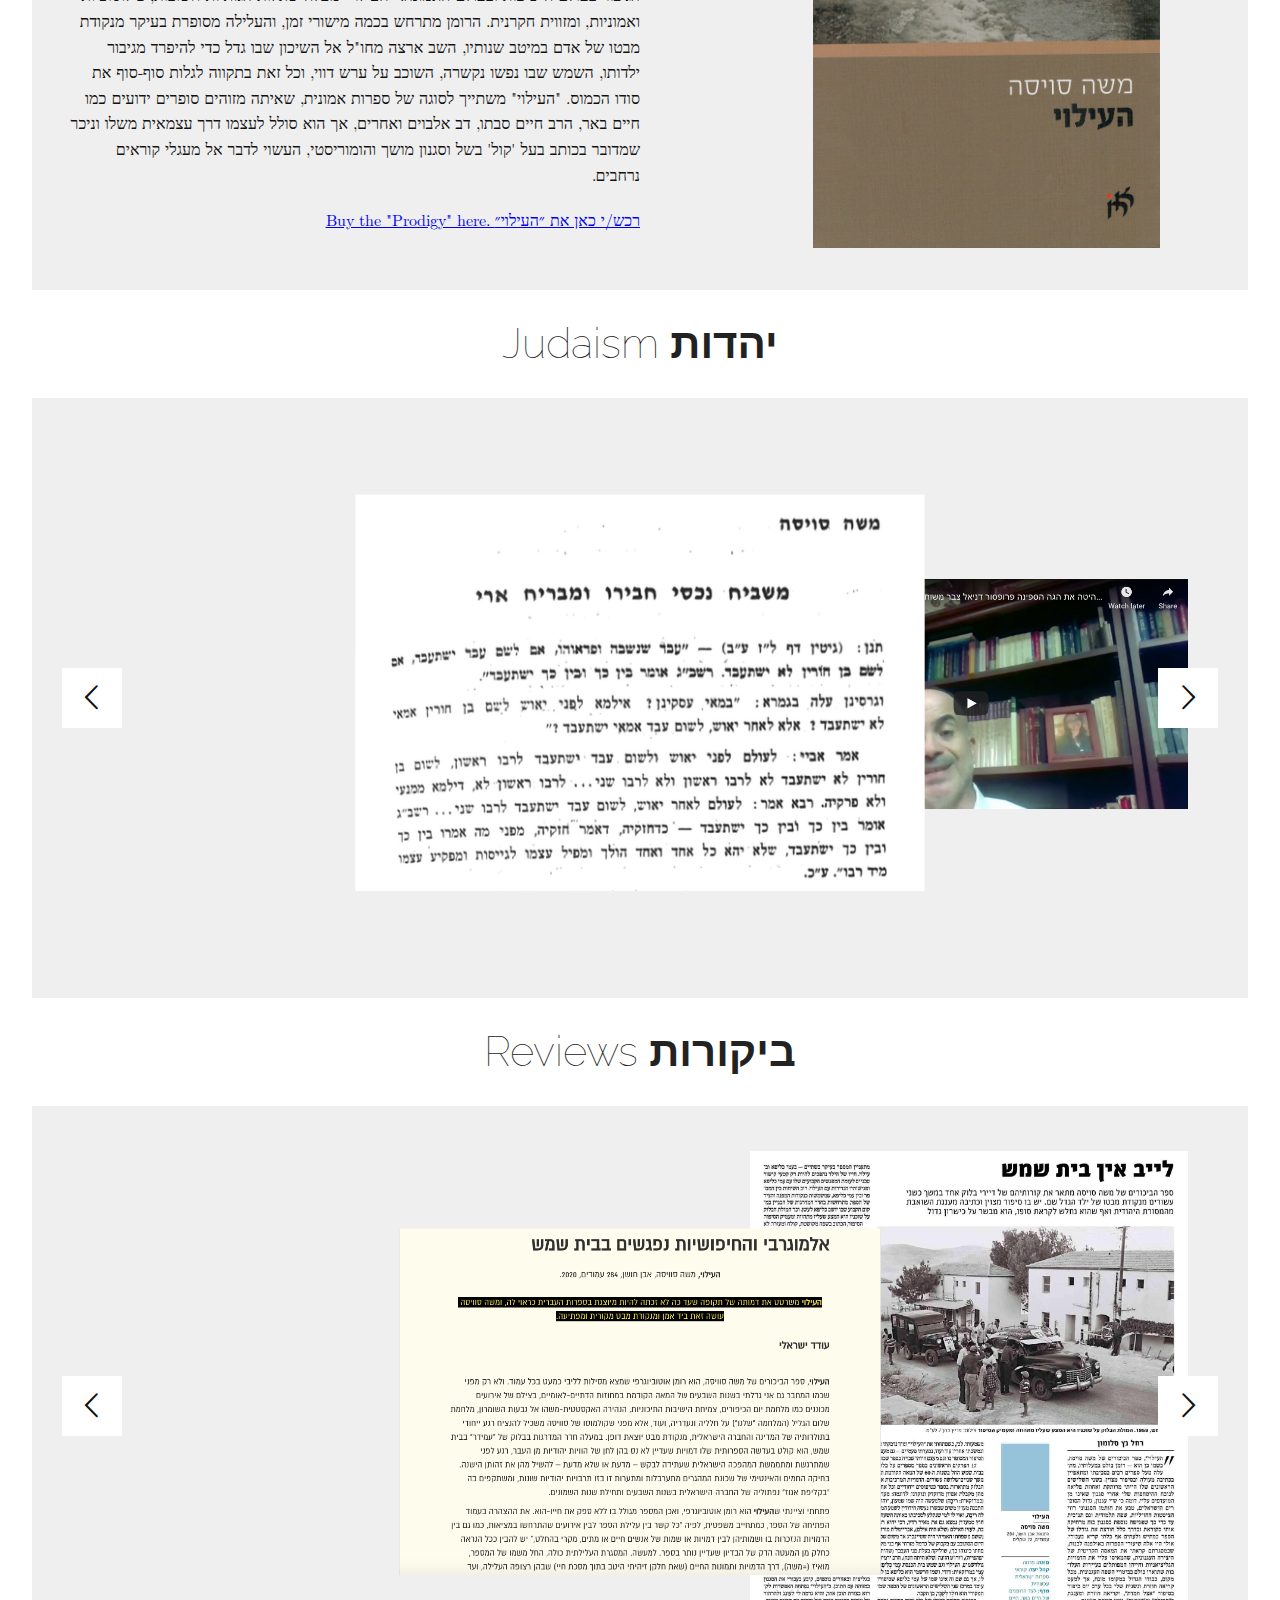
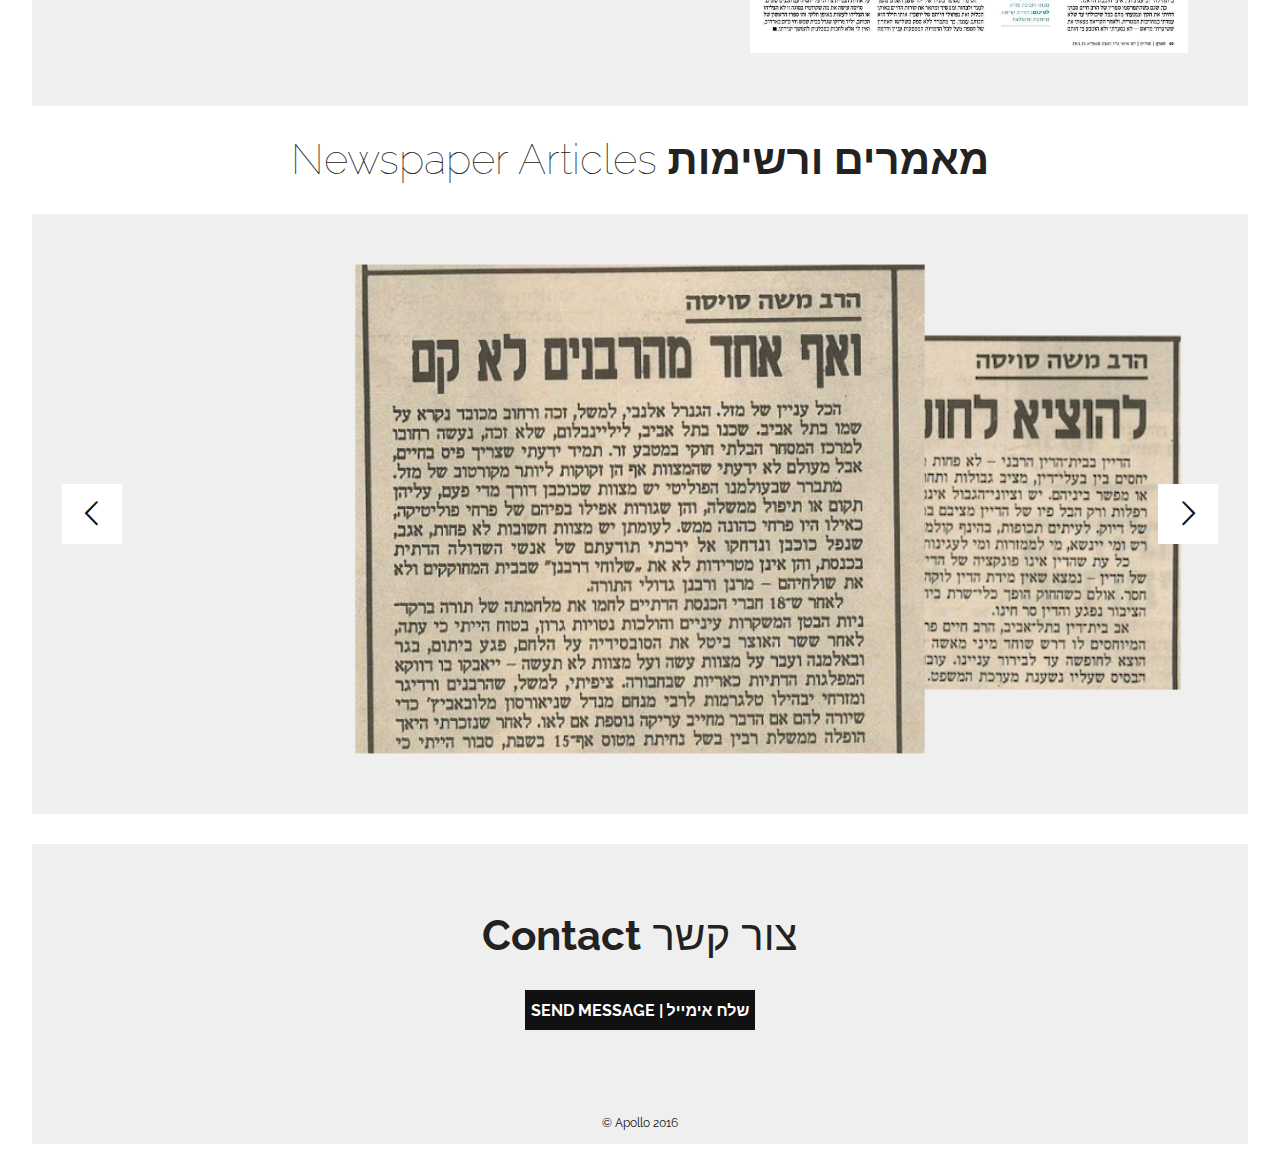
==== commit f6796c89: "updated news" ====
--- a/index.html
+++ b/index.html
@@ -90,7 +90,7 @@
       </div><i class="icon-chevron-thin-left prev3"></i><i class="icon-chevron-thin-right next3"></i>
       </section>
 
-  <h2 id='news' align=right>News <strong>חדשות</strong></h2>
+  <h2 id='news' align=right>Reviews <strong>ביקורות</strong></h2>
     <section id="three-slide"><svg version="1.1" id="Layer_1" xmlns="http://www.w3.org/2000/svg" xmlns:xlink="http://www.w3.org/1999/xlink" x="0px" y="0px" viewBox="0 0 100 248.8" style="enable-background:new 0 0 100 248.8;" xml:space="preserve">
 <g transform="translate(0.000000,749.000000) scale(0.100000,-0.100000)">
 </g>
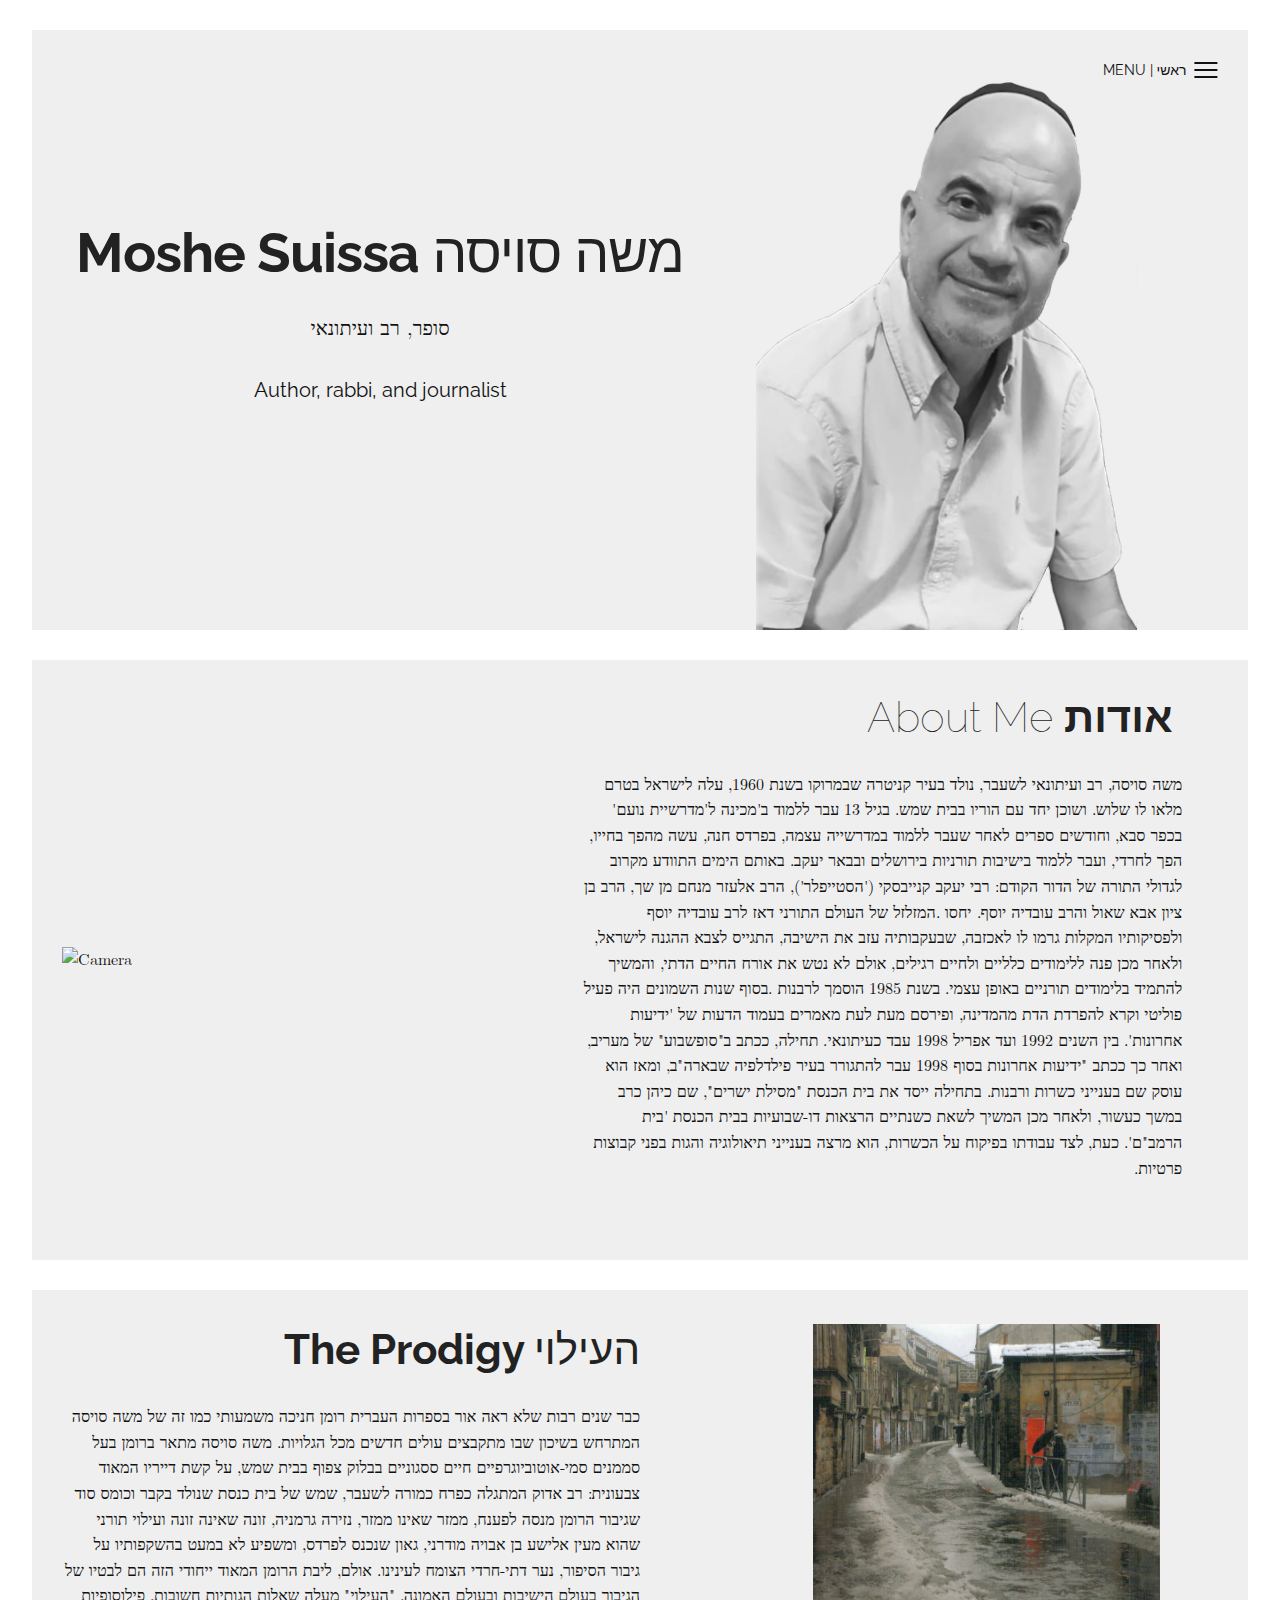
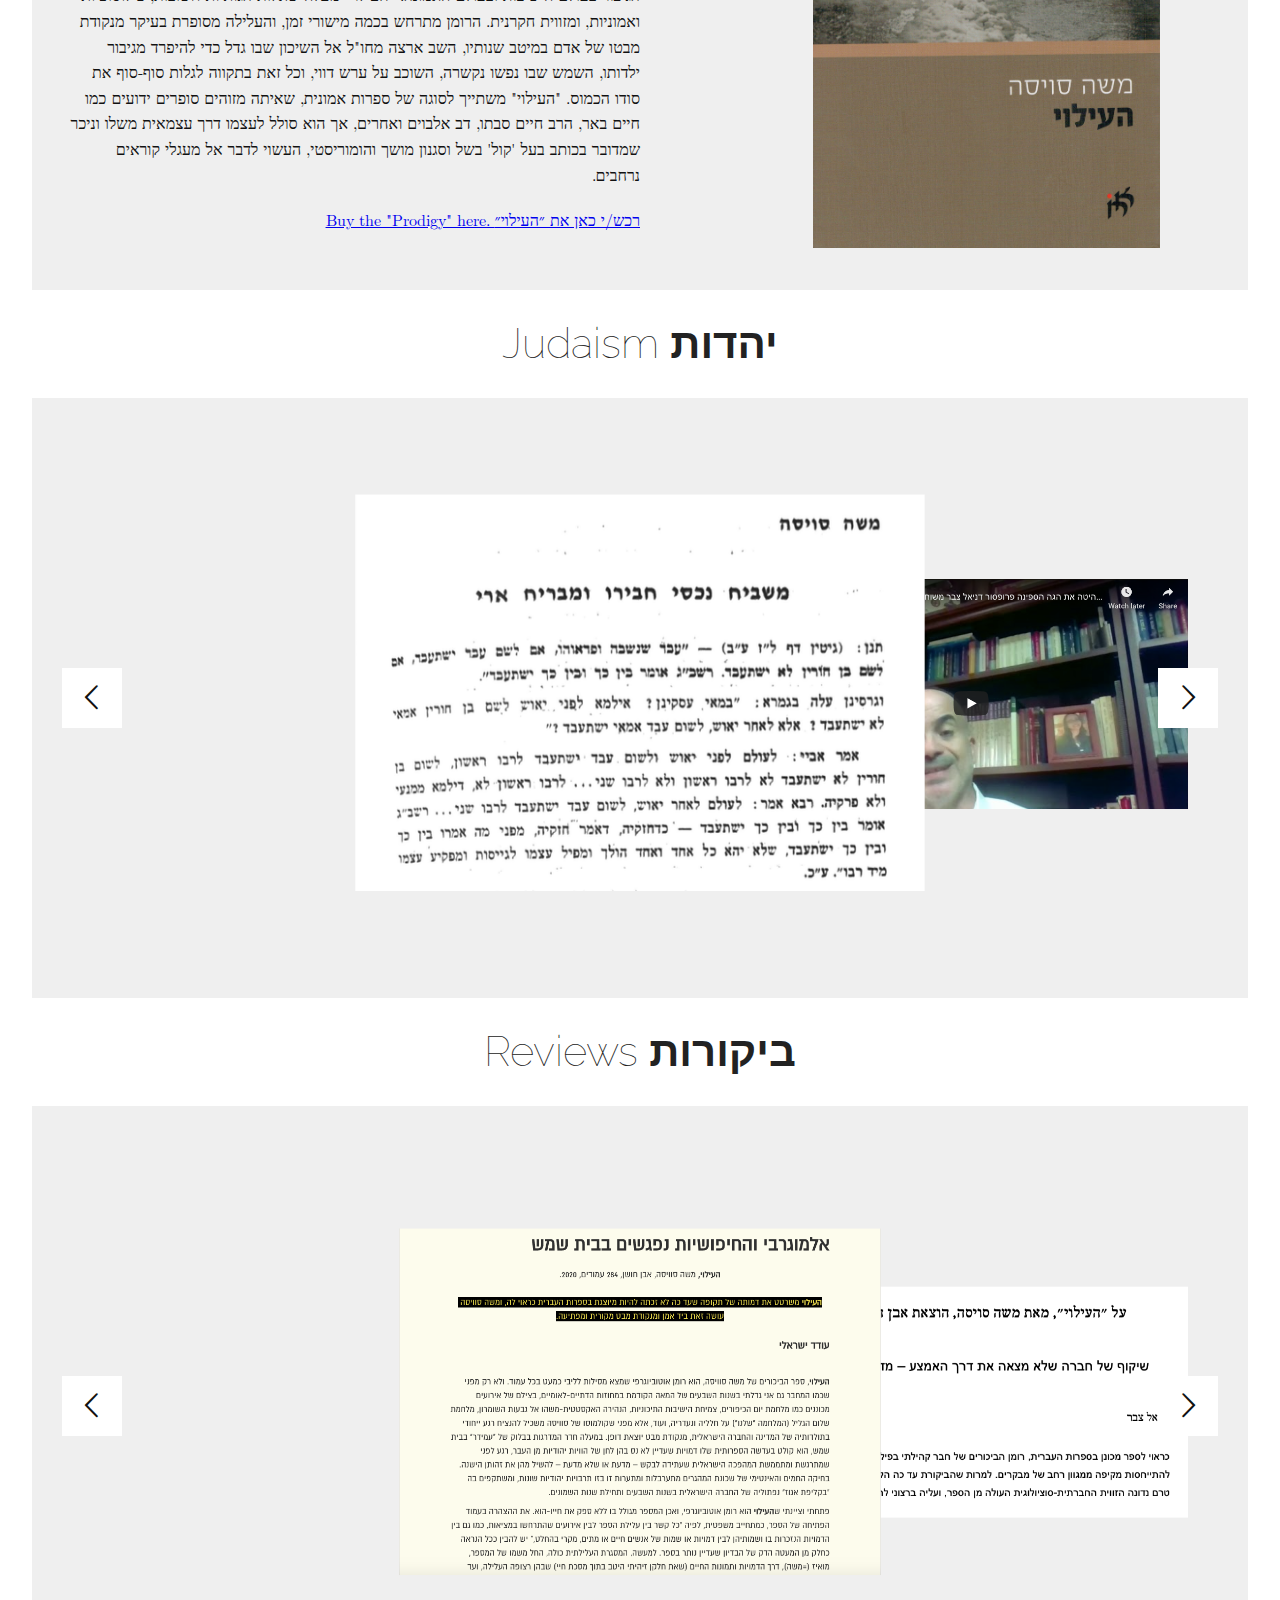
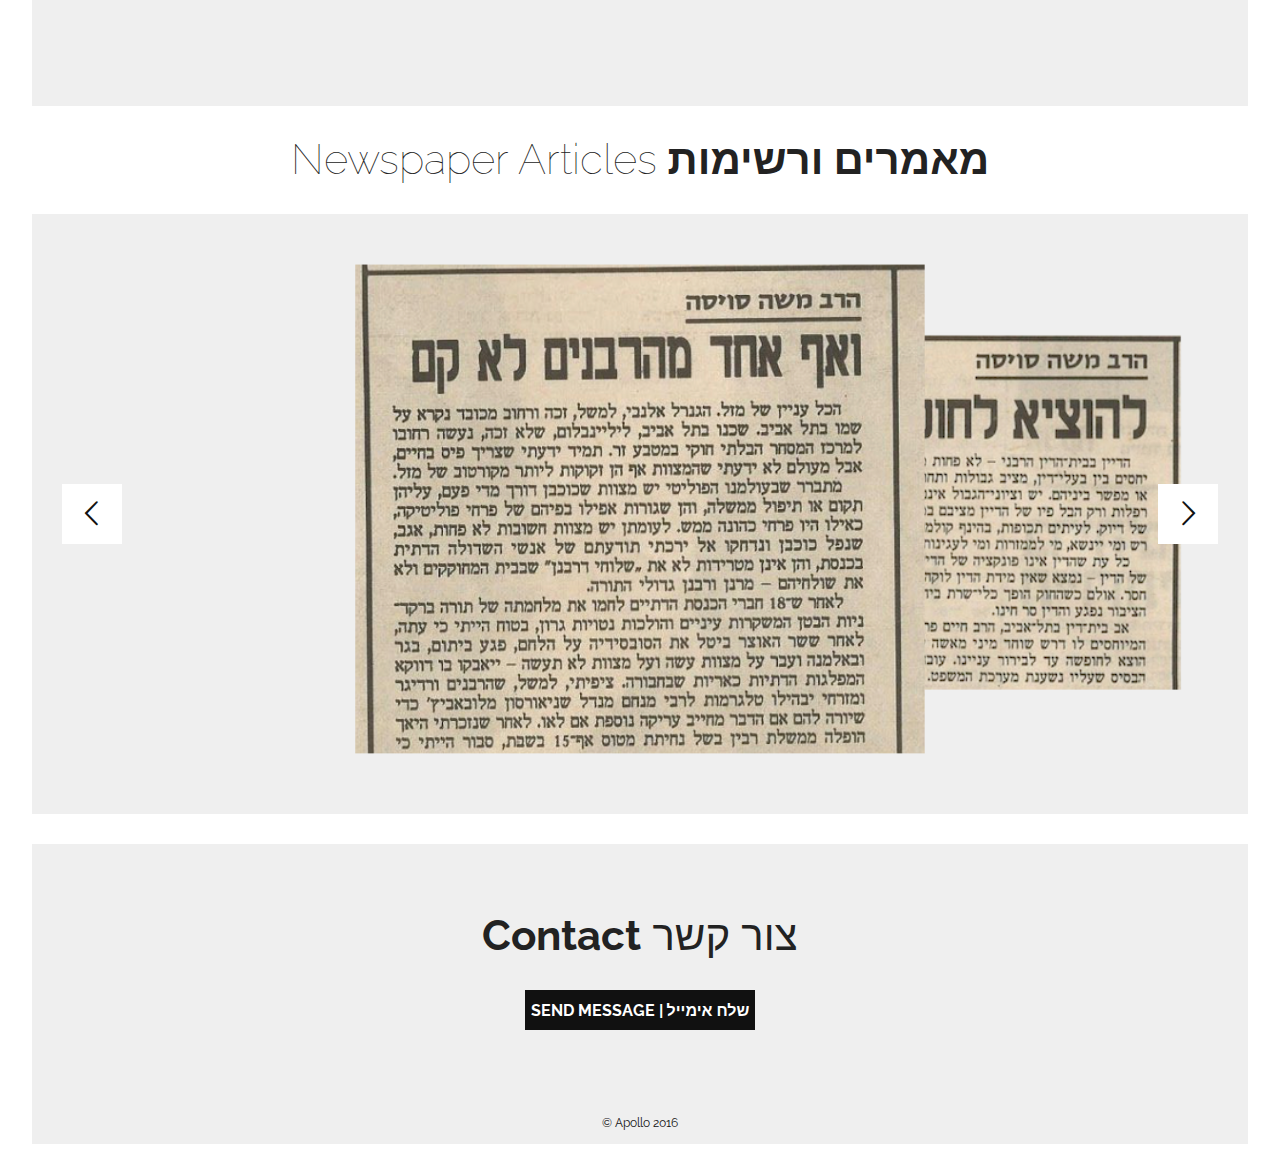
==== commit bf66c8e9: "updated news" ====
--- a/index.html
+++ b/index.html
@@ -86,6 +86,7 @@
           <li><a href="https://www.youtube.com/watch?v=UJWqf7H9erc" target="_blank"><img src="assets/img/lecture_thumbs/lecture5.png"></a></li>
           <li><a href="https://www.youtube.com/watch?v=KJh-rZsyJo8" target="_blank"><img src="assets/img/lecture_thumbs/lecture6.png"></a></li>
           <li><a href="https://www.youtube.com/watch?v=zmPgW03vmf0&feature=youtu.be" target="_blank"><img src="assets/img/lecture_thumbs/lecture7.png"></a></li>
+          <li><a href="https://www.youtube.com/watch?v=OC1LryKROJg" target="_blank"><img src="assets/img/lecture_thumbs/lecture8.png"></a></li>
         </ul>
       </div><i class="icon-chevron-thin-left prev3"></i><i class="icon-chevron-thin-right next3"></i>
       </section>
@@ -99,7 +100,8 @@
       <ul class="slider2">
         <li class="back2"></li>
         <li class="current2"><a href="https://www.panas.org.il/post/%D7%90%D7%9C%D7%9E%D7%95%D7%92%D7%A8%D7%91%D7%99-%D7%95%D7%94%D7%97%D7%99%D7%A4%D7%95%D7%A9%D7%99%D7%95%D7%AA-%D7%A0%D7%A4%D7%92%D7%A9%D7%99%D7%9D-%D7%91%D7%91%D7%99%D7%AA-%D7%A9%D7%9E%D7%A9" target="_blank"><img src="assets/img/newspapers/newspaper8.png"></a></li>
-        <li class="front2"><a href="https://www.haaretz.co.il/literature/prose/.premium-REVIEW-1.9483871" target="_blank"><img src="assets/img/newspapers/newspaper5.png"></a></li>
+        <li class="front2"><a href="assets/img/newspapers/daniel_tzabbar.pdf" target="_blank"><img src="assets/img/newspapers/daniel_tzabbar_snippet.png"></a></li>
+        <li><a href="https://www.haaretz.co.il/literature/prose/.premium-REVIEW-1.9483871" target="_blank"><img src="assets/img/newspapers/newspaper5.png"></a></li>
         <li><a href="assets/img/newspapers/Letter.jpeg" target="_blank"><img src="assets/img/newspapers/Letter.jpeg"></a></li>
         <li><a href="https://www.haaretz.co.il/literature/prose/.premium-1.9584666" target="_blank"><img src="assets/img/newspapers/newspaper7.jpg"></a></li>
         <li><a href="https://shemeshnet.co.il/articles/28971/" target="_blank"><img src="assets/img/newspapers/newspaper6.png"></a></li>
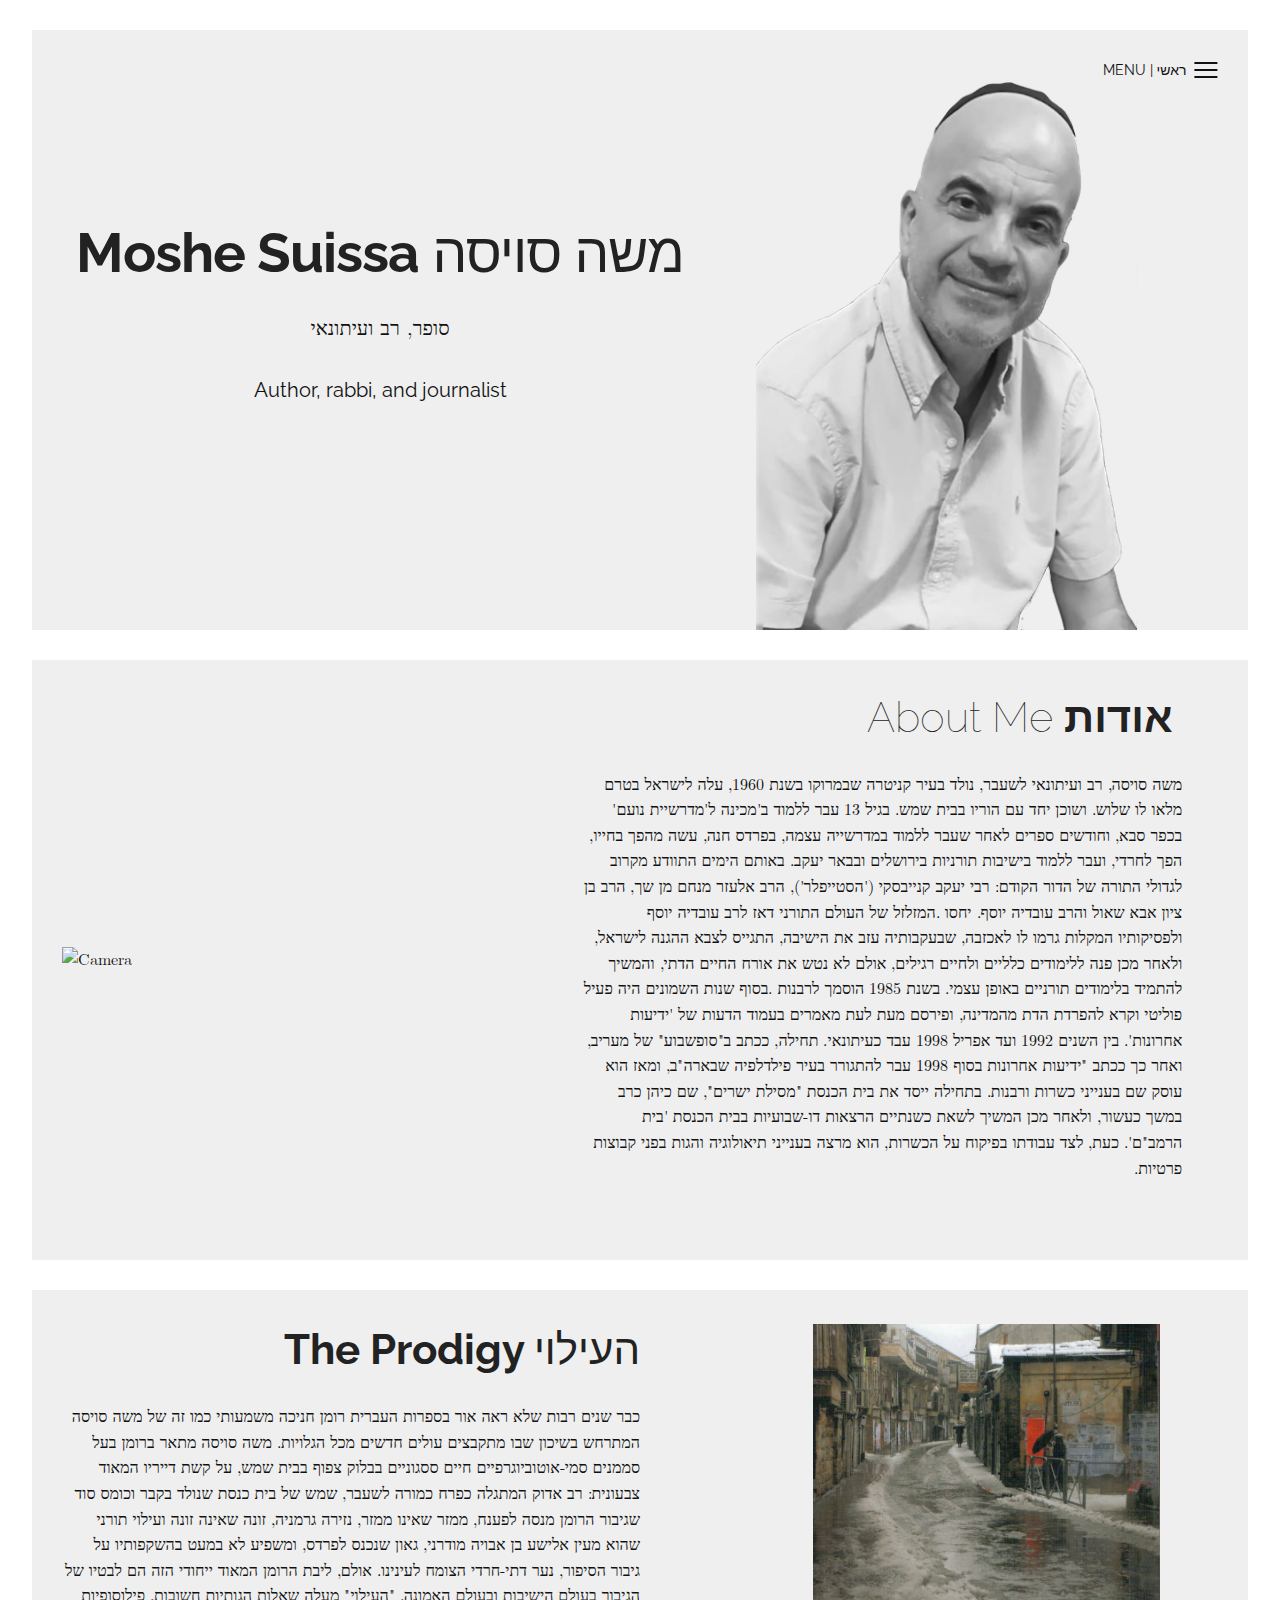
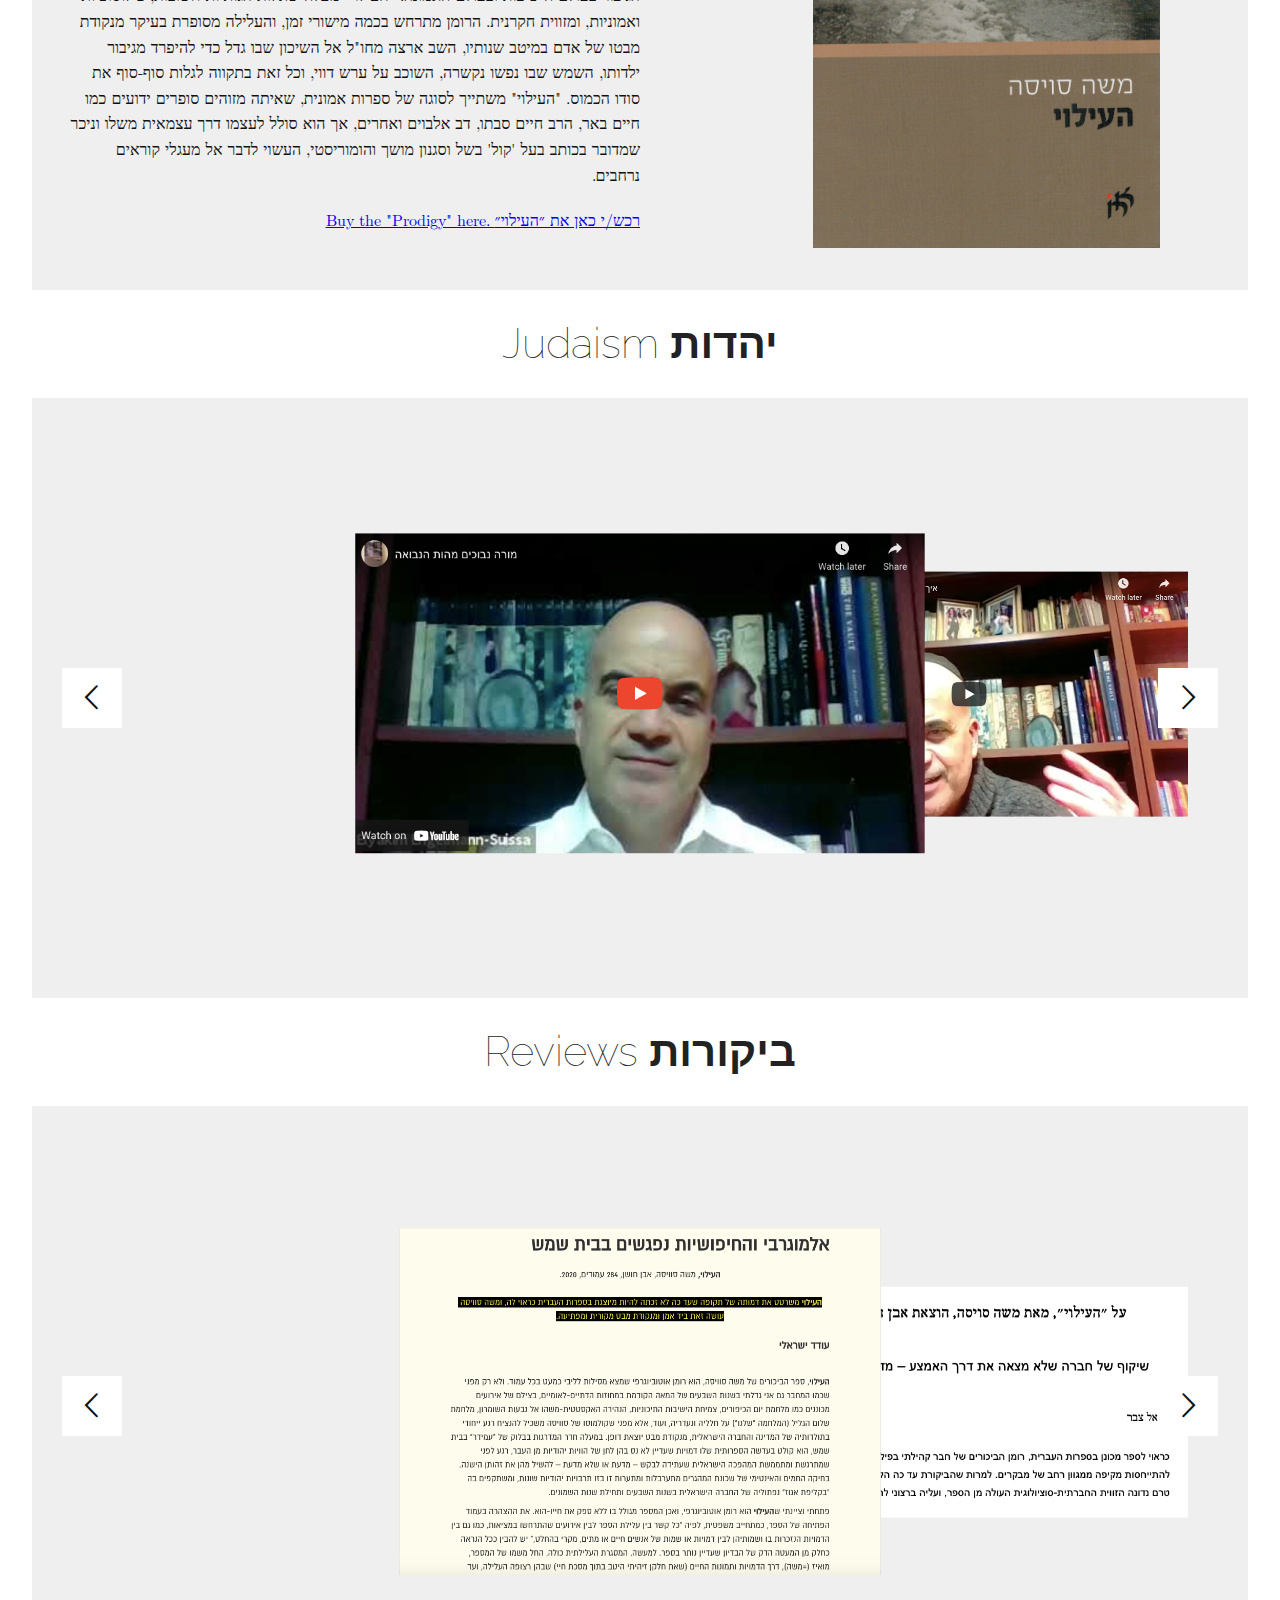
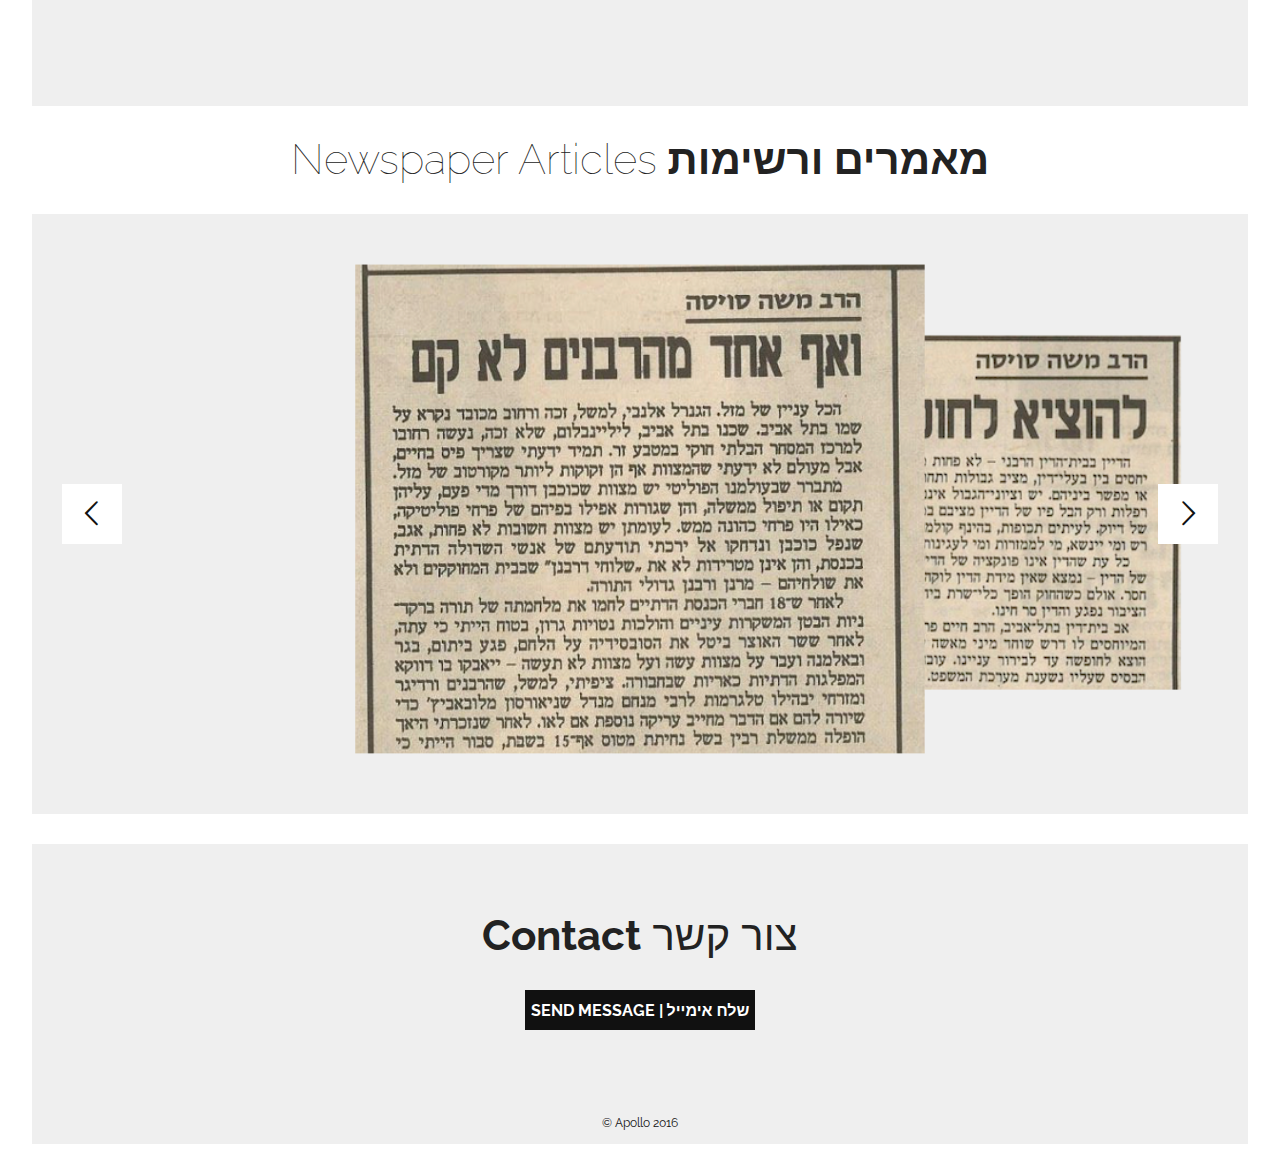
==== commit d884afb3: "updated news" ====
--- a/index.html
+++ b/index.html
@@ -78,15 +78,15 @@
       <div class="wrapper">
         <ul class="slider3">
           <li class="back3"></li>
-          <li class="current3"><a href="assets/img/article.pdf" target="_blank"><img src="assets/img/lecture_thumbs/article.png"></a></li>
-          <li class="front3"><a href="https://www.youtube.com/watch?v=jRq-aLY997U&feature=youtu.be" target="_blank"><img src="assets/img/lecture_thumbs/lecture1.png"></a></li>
+          <li class="current3"><a href="https://www.youtube.com/watch?v=OC1LryKROJg" target="_blank"><img src="assets/img/lecture_thumbs/lecture8.png"></a></li>
+          <li class="front3"><a href="https://www.youtube.com/watch?v=zmPgW03vmf0&feature=youtu.be" target="_blank"><img src="assets/img/lecture_thumbs/lecture7.png"></a></li>
+          <li><a href="https://www.youtube.com/watch?v=KJh-rZsyJo8" target="_blank"><img src="assets/img/lecture_thumbs/lecture6.png"></a></li>
+          <li><a href="https://www.youtube.com/watch?v=UJWqf7H9erc" target="_blank"><img src="assets/img/lecture_thumbs/lecture5.png"></a></li>
+          <li><a href="https://www.youtube.com/watch?v=rMbnb2EZKlo" target="_blank"><img src="assets/img/lecture_thumbs/lecture4.png"></a></li>
+          <li><a href="https://www.youtube.com/watch?v=NmQSe7-gH8w" target="_blank"><img src="assets/img/lecture_thumbs/lecture3.png"></a></li>
           <li><a href="https://www.youtube.com/watch?v=F942Zv88scg" target="_blank"><img src="assets/img/lecture_thumbs/lecture2.png"></a></li>
-          <li><a href="https://www.youtube.com/watch?v=NmQSe7-gH8w" target="_blank"><img src="assets/img/lecture_thumbs/lecture3.png"></a></li>
-          <li><a href="https://www.youtube.com/watch?v=rMbnb2EZKlo" target="_blank"><img src="assets/img/lecture_thumbs/lecture4.png"></a></li>
-          <li><a href="https://www.youtube.com/watch?v=UJWqf7H9erc" target="_blank"><img src="assets/img/lecture_thumbs/lecture5.png"></a></li>
-          <li><a href="https://www.youtube.com/watch?v=KJh-rZsyJo8" target="_blank"><img src="assets/img/lecture_thumbs/lecture6.png"></a></li>
-          <li><a href="https://www.youtube.com/watch?v=zmPgW03vmf0&feature=youtu.be" target="_blank"><img src="assets/img/lecture_thumbs/lecture7.png"></a></li>
-          <li><a href="https://www.youtube.com/watch?v=OC1LryKROJg" target="_blank"><img src="assets/img/lecture_thumbs/lecture8.png"></a></li>
+          <li><a href="https://www.youtube.com/watch?v=jRq-aLY997U&feature=youtu.be" target="_blank"><img src="assets/img/lecture_thumbs/lecture1.png"></a></li>
+          <li><a href="assets/img/article.pdf" target="_blank"><img src="assets/img/lecture_thumbs/article.png"></a></li>
         </ul>
       </div><i class="icon-chevron-thin-left prev3"></i><i class="icon-chevron-thin-right next3"></i>
       </section>
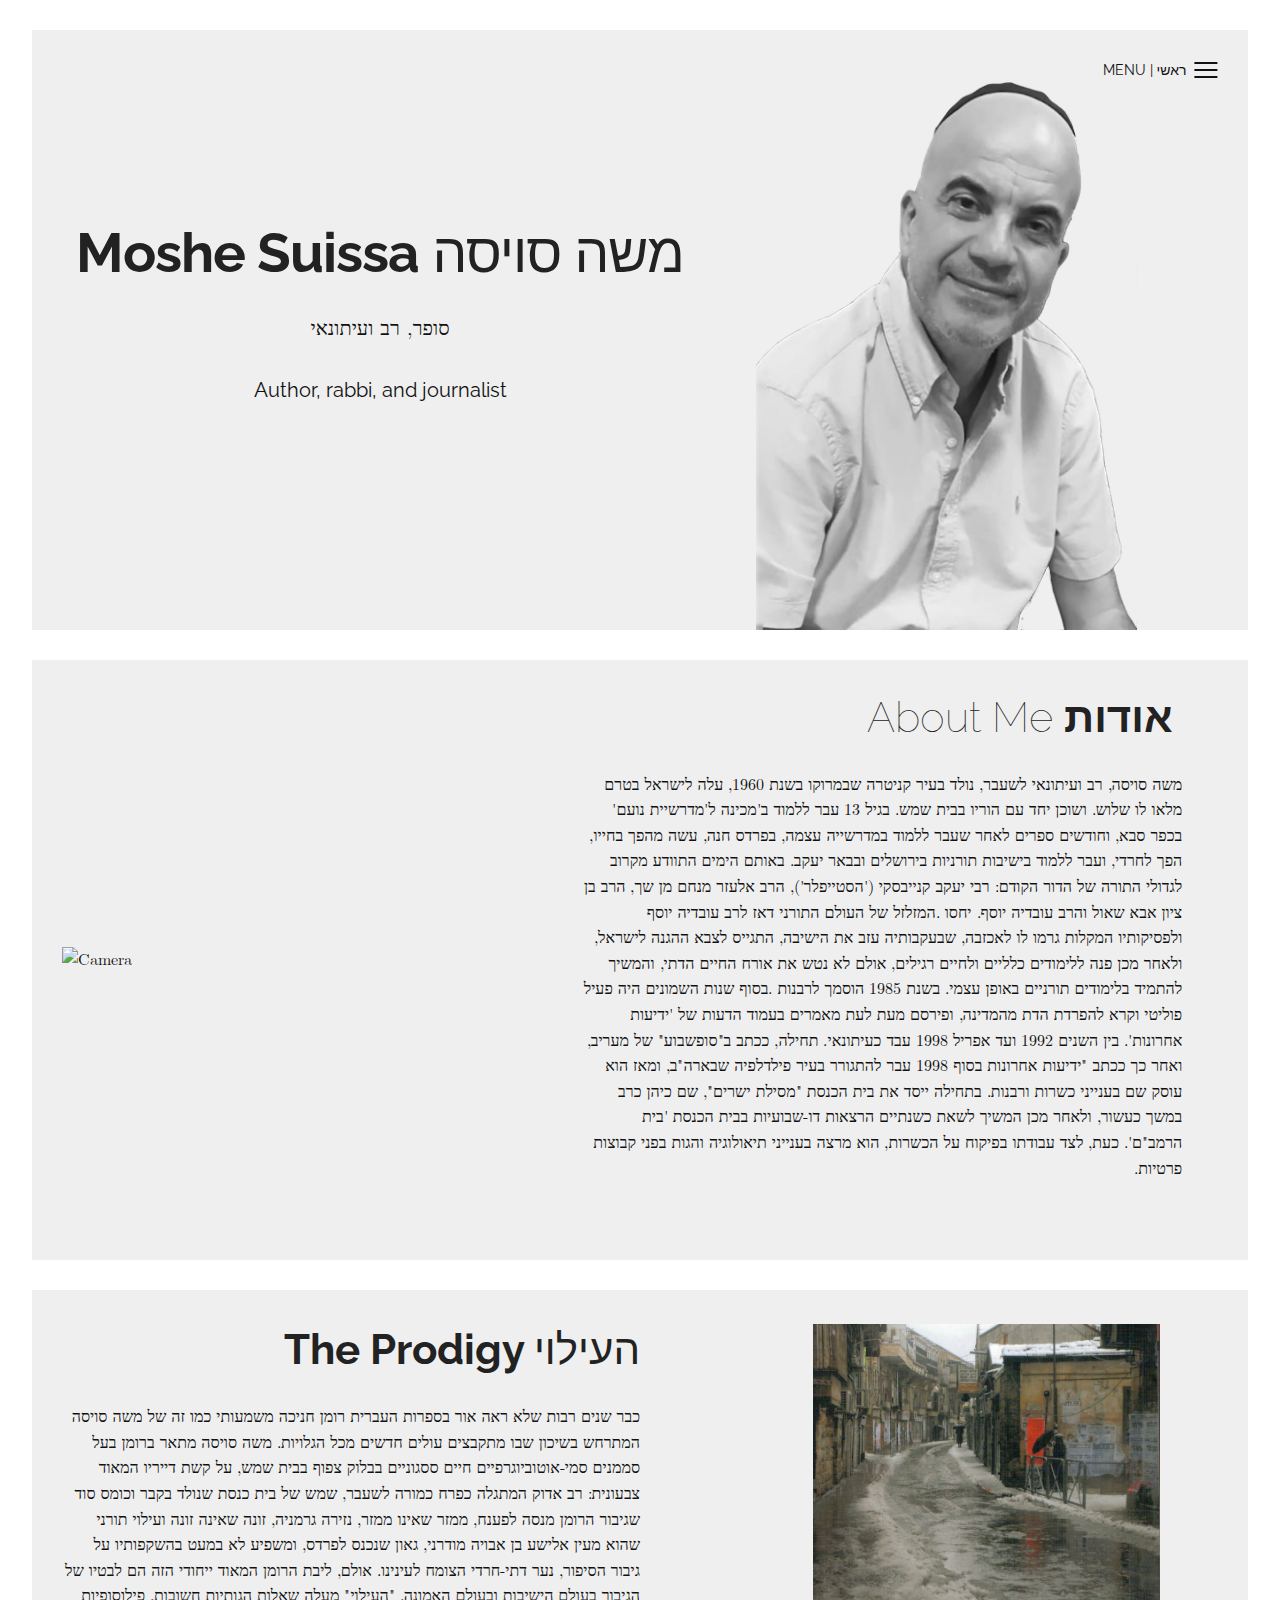
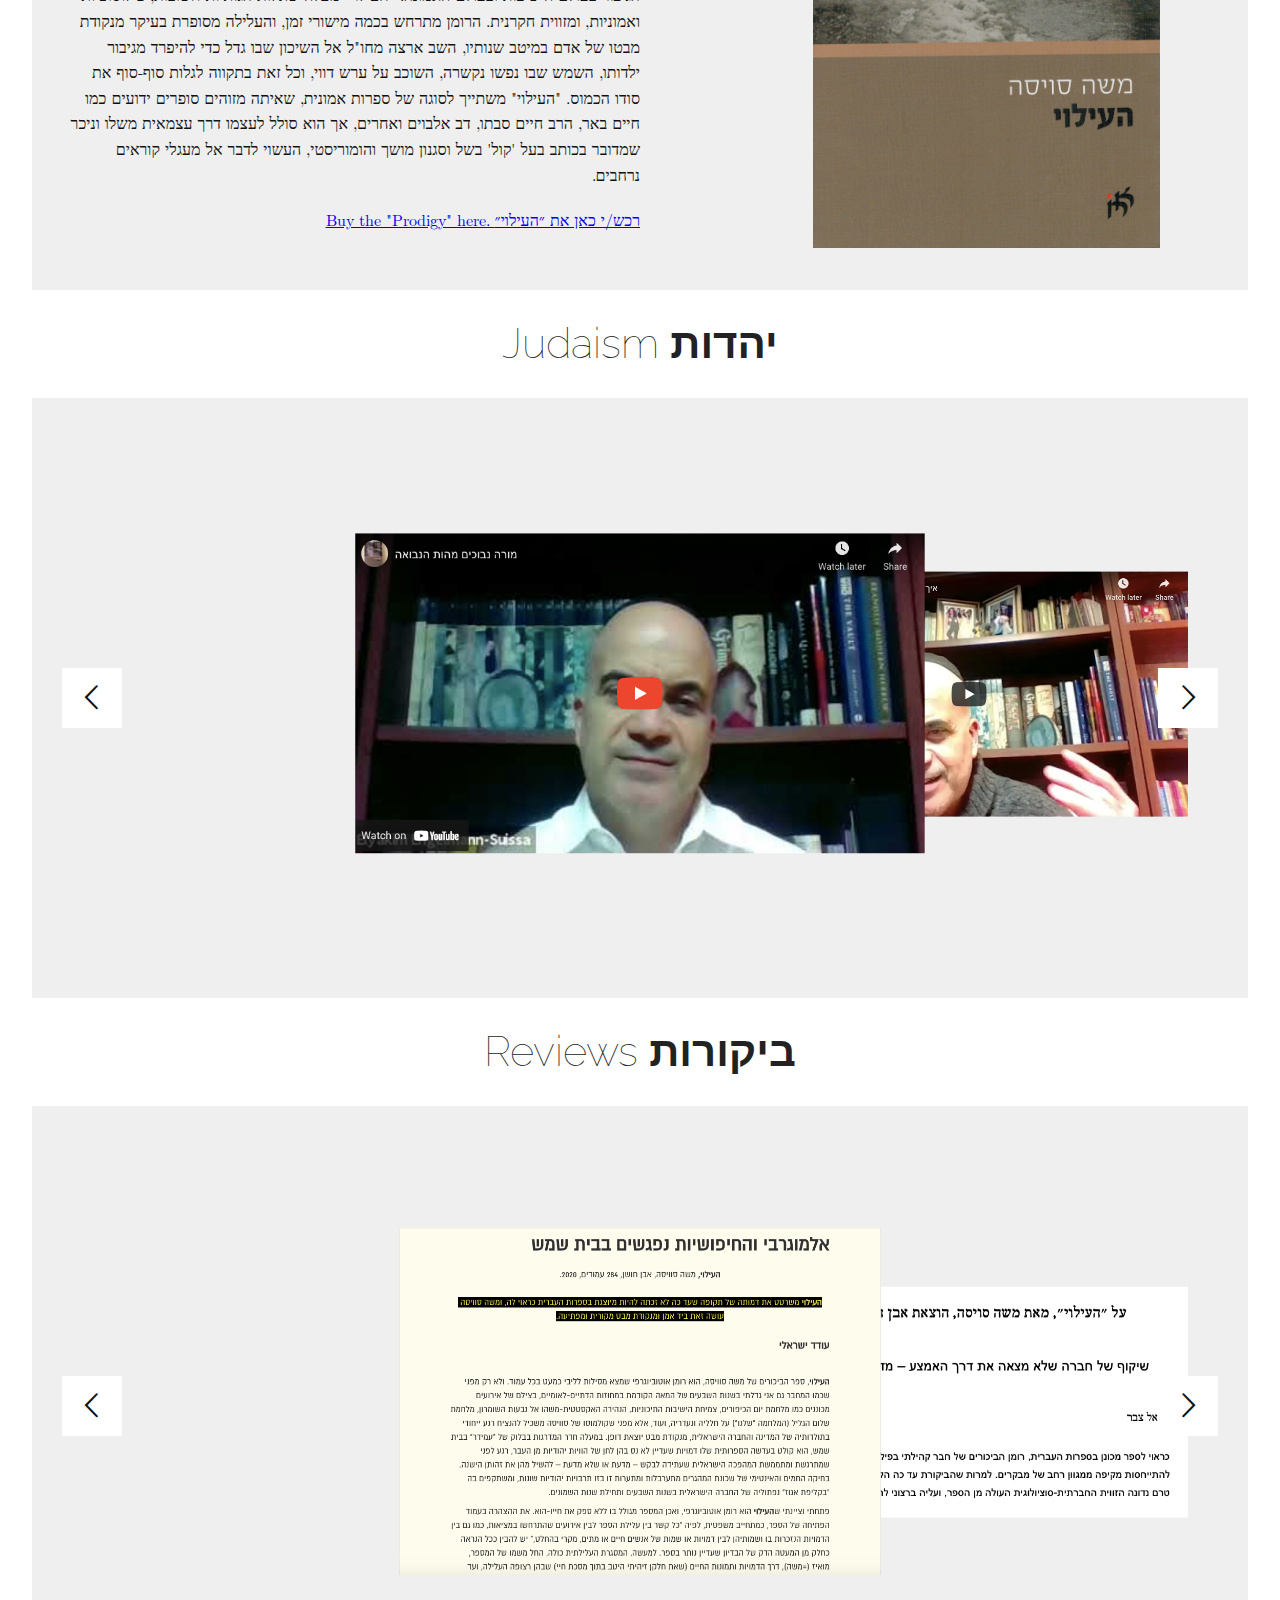
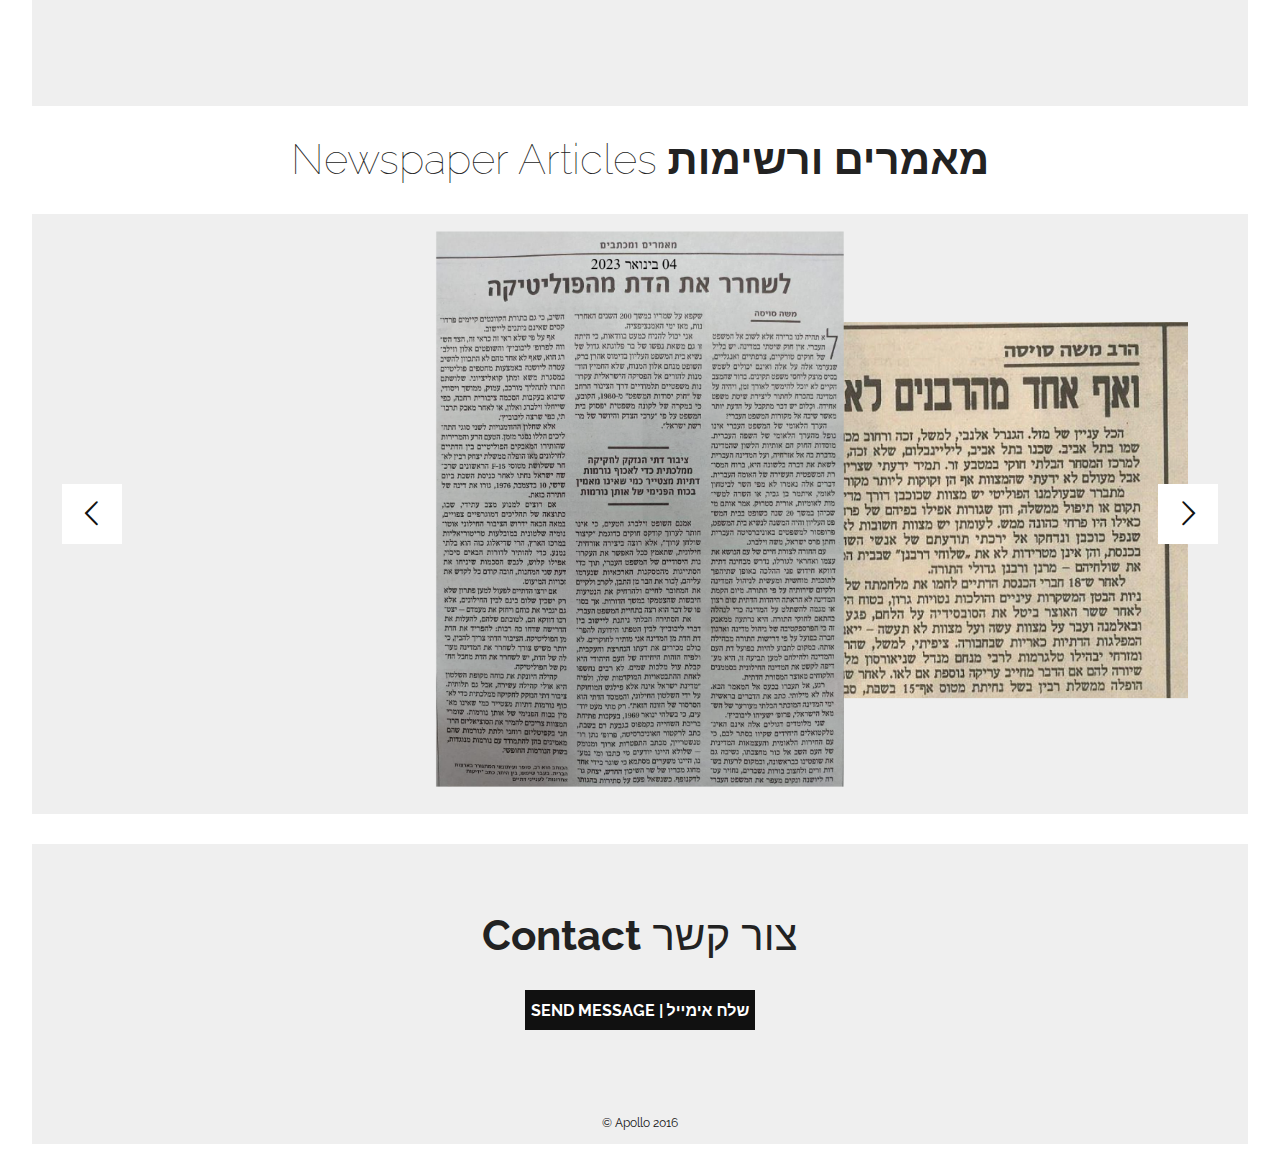
==== commit 4b1f4f3c: "new article" ====
--- a/index.html
+++ b/index.html
@@ -131,8 +131,9 @@
       <div class="wrapper">
         <ul class="slider">
           <li class="back"><a href="assets/img/full-images/image1.png" target="_blank"><img src="assets/img/thumbnails/image1.png"></a></li>
-          <li class="current"><a href="assets/img/full-images/image3.png" target="_blank"><img src="assets/img/thumbnails/image3.png"></a></li>
-          <li class="front"><a href="assets/img/full-images/image2.png" target="_blank"><img src="assets/img/thumbnails/image2.png"></a></li>
+          <li class="current"><a href="https://www.haaretz.co.il/opinions/2023-01-04/ty-article-opinion/.premium/00000185-7ce5-dd97-aff5-7cf72ffd0000" target="_blank"><img src="assets/img/thumbnails/haaretz.png"></a></li>
+          <li class="front"><a href="assets/img/full-images/image3.png" target="_blank"><img src="assets/img/thumbnails/image3.png"></a></li>
+          <li><a href="assets/img/full-images/image2.png" target="_blank"><img src="assets/img/thumbnails/image2.png"></a></li>
           <li><a href="assets/img/full-images/image4.png" target="_blank"><img src="assets/img/thumbnails/image4.png"></a></li>
           <li><a href="assets/img/full-images/image5.png" target="_blank"><img src="assets/img/thumbnails/image5.png"></a></li>
           <li><a href="assets/img/full-images/image6.png" target="_blank"><img src="assets/img/thumbnails/image6.png"></a></li>
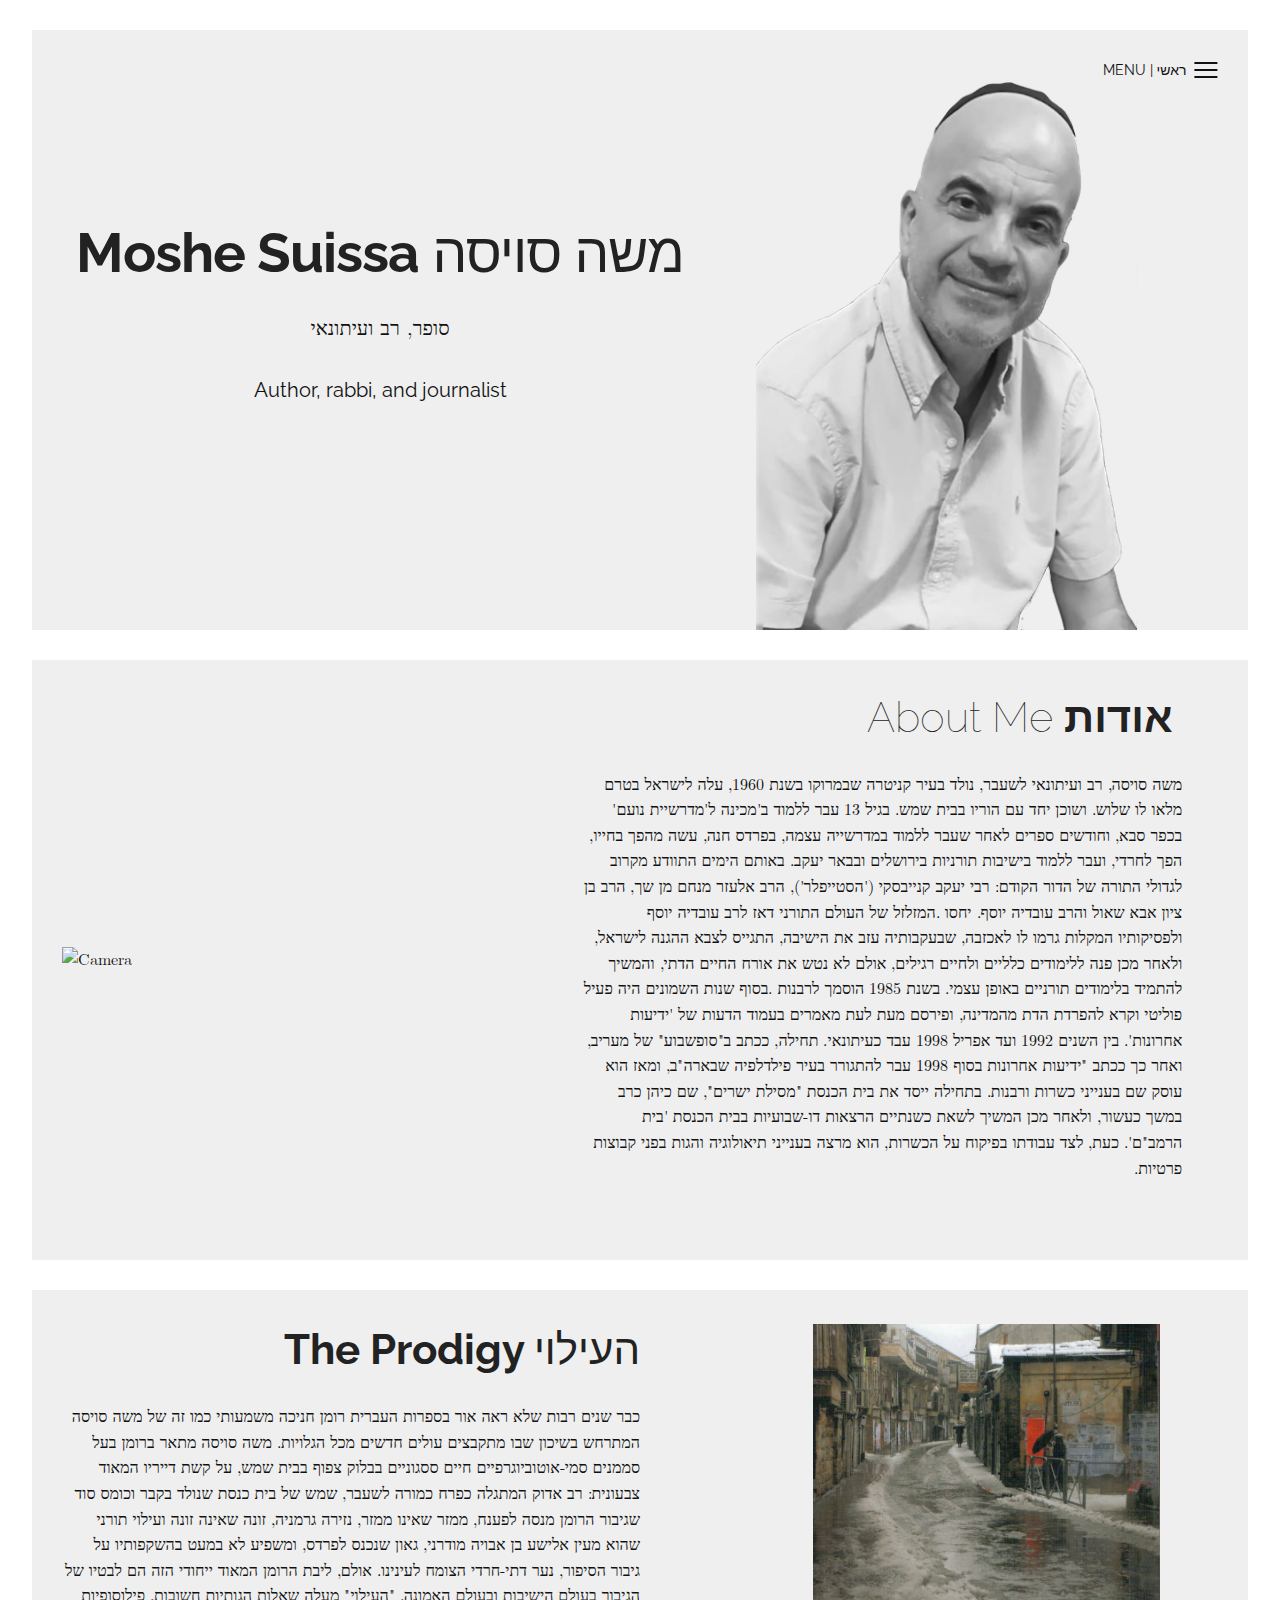
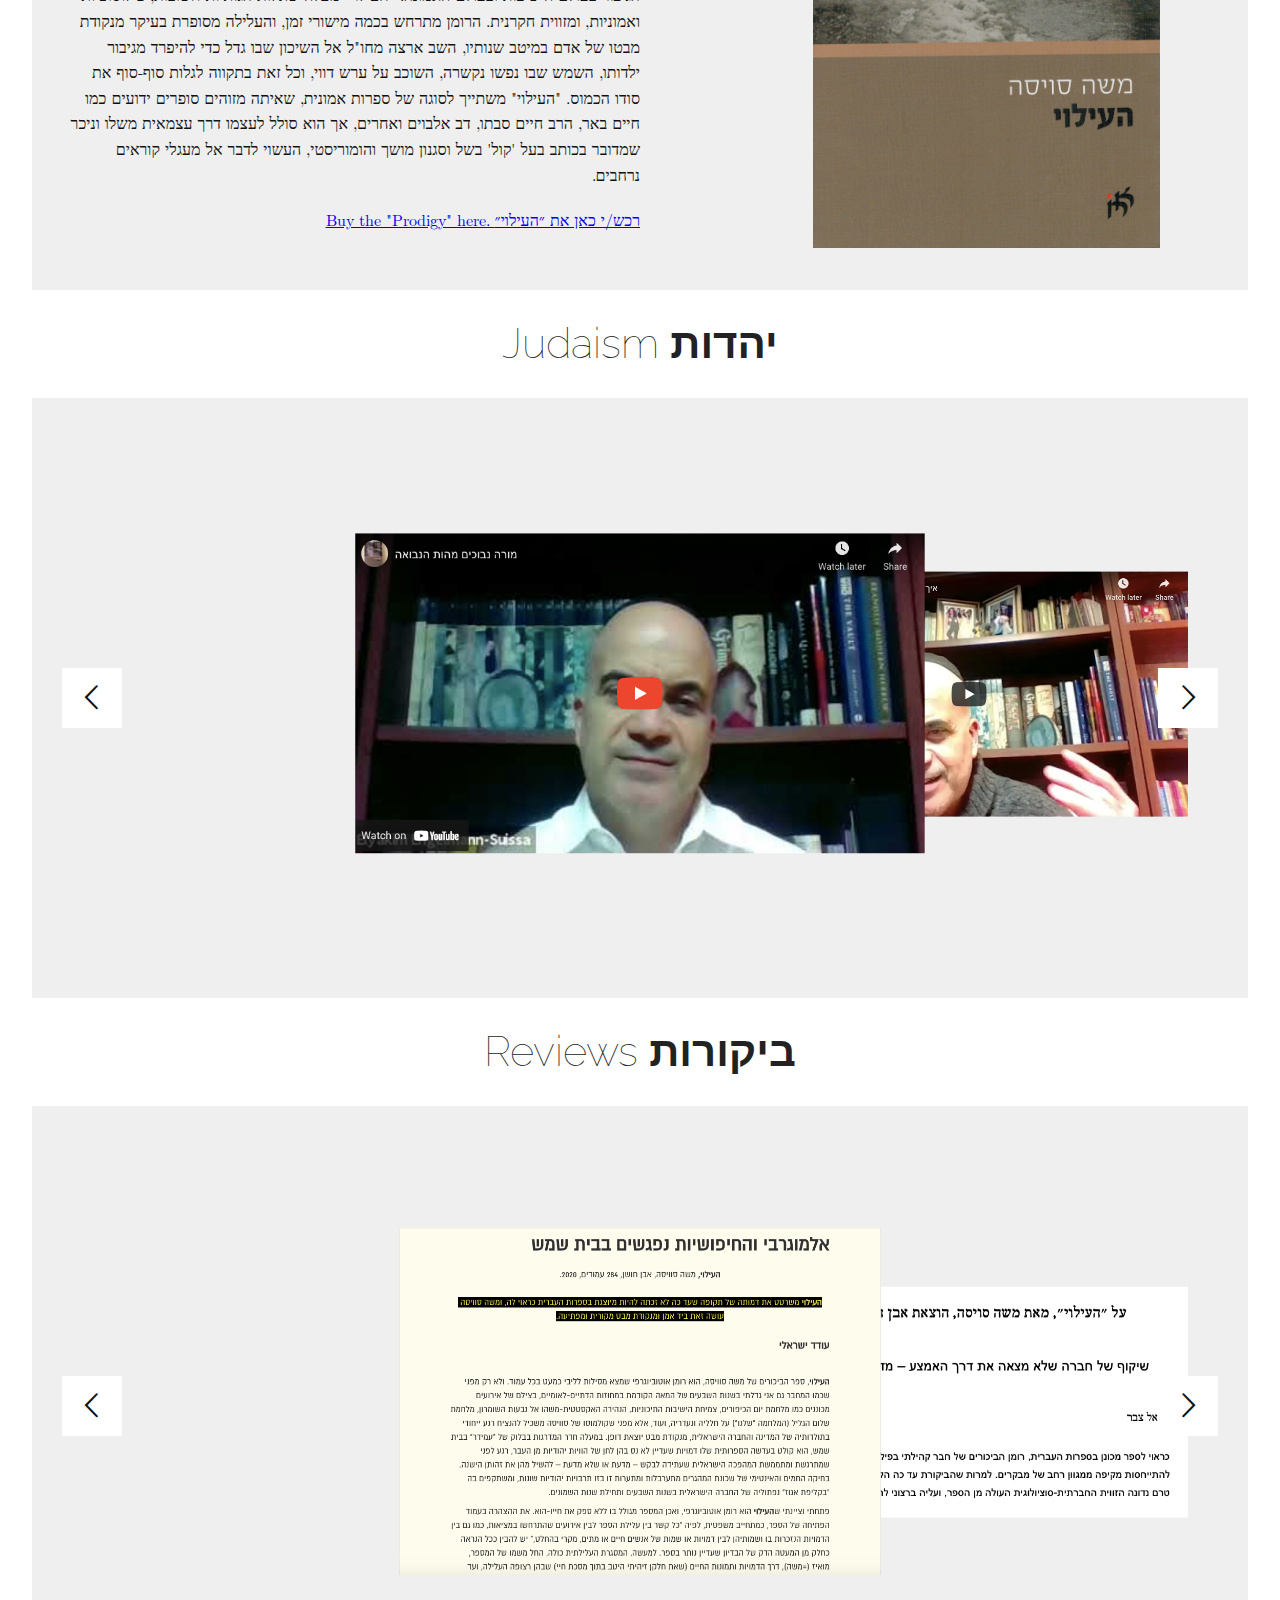
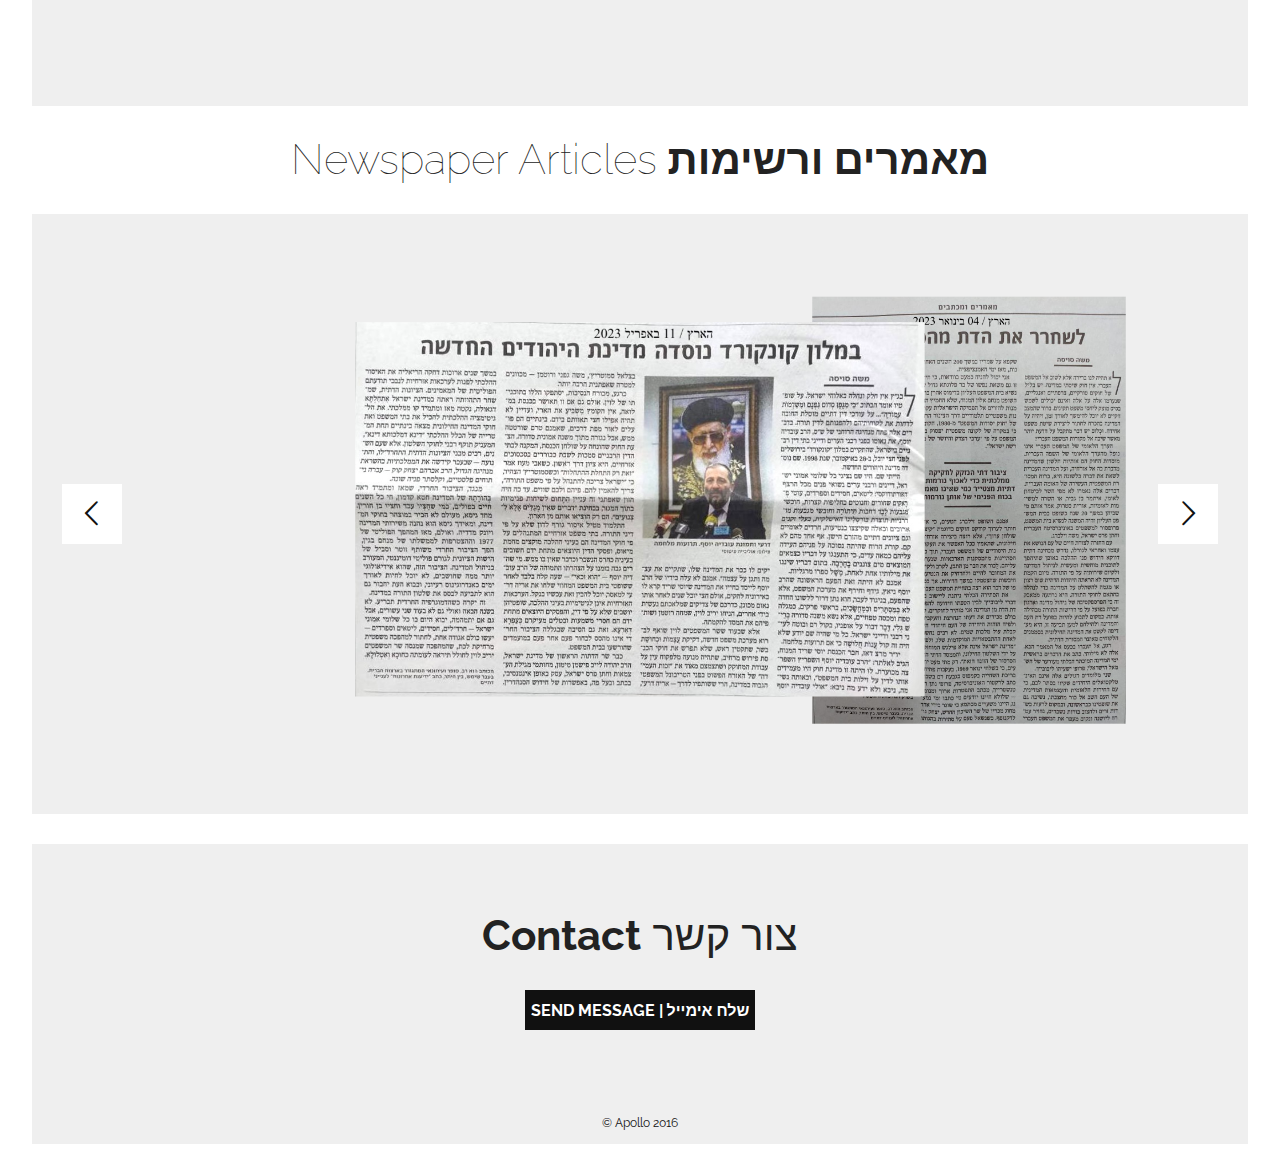
==== commit 8756c929: "updated news" ====
--- a/index.html
+++ b/index.html
@@ -131,8 +131,9 @@
       <div class="wrapper">
         <ul class="slider">
           <li class="back"><a href="assets/img/full-images/image1.png" target="_blank"><img src="assets/img/thumbnails/image1.png"></a></li>
-          <li class="current"><a href="https://www.haaretz.co.il/opinions/2023-01-04/ty-article-opinion/.premium/00000185-7ce5-dd97-aff5-7cf72ffd0000" target="_blank"><img src="assets/img/thumbnails/haaretz.png"></a></li>
-          <li class="front"><a href="assets/img/full-images/image3.png" target="_blank"><img src="assets/img/thumbnails/image3.png"></a></li>
+          <li class="current"><a href="https://www.haaretz.co.il/opinions/2023-04-10/ty-article-opinion/.premium/00000187-6b64-d484-adef-ebe4dfec0000" target="_blank"><img src="assets/img/thumbnails/haaretz2.jpg"></a></li>
+          <li class="front"><a href="https://www.haaretz.co.il/opinions/2023-01-04/ty-article-opinion/.premium/00000185-7ce5-dd97-aff5-7cf72ffd0000" target="_blank"><img src="assets/img/thumbnails/haaretz.png"></a></li>
+          <li><a href="assets/img/full-images/image3.png" target="_blank"><img src="assets/img/thumbnails/image3.png"></a></li>
           <li><a href="assets/img/full-images/image2.png" target="_blank"><img src="assets/img/thumbnails/image2.png"></a></li>
           <li><a href="assets/img/full-images/image4.png" target="_blank"><img src="assets/img/thumbnails/image4.png"></a></li>
           <li><a href="assets/img/full-images/image5.png" target="_blank"><img src="assets/img/thumbnails/image5.png"></a></li>
